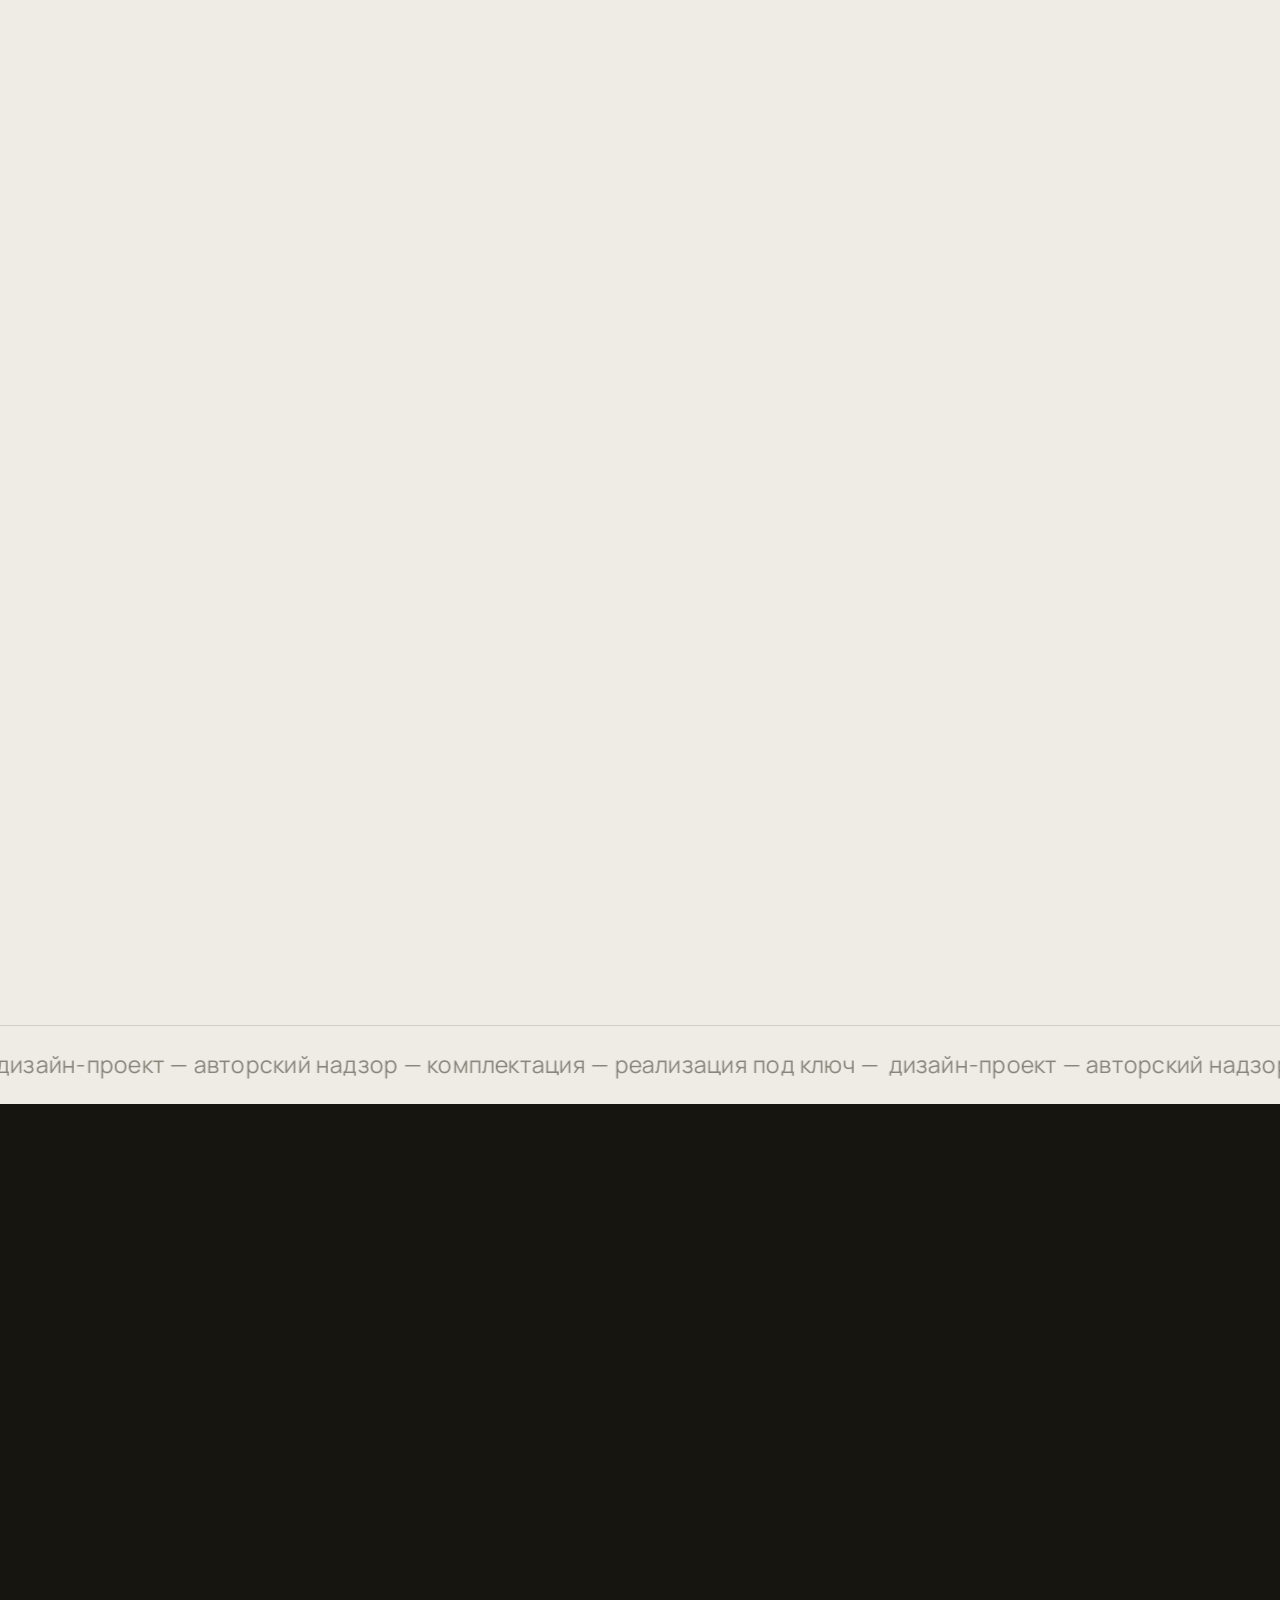
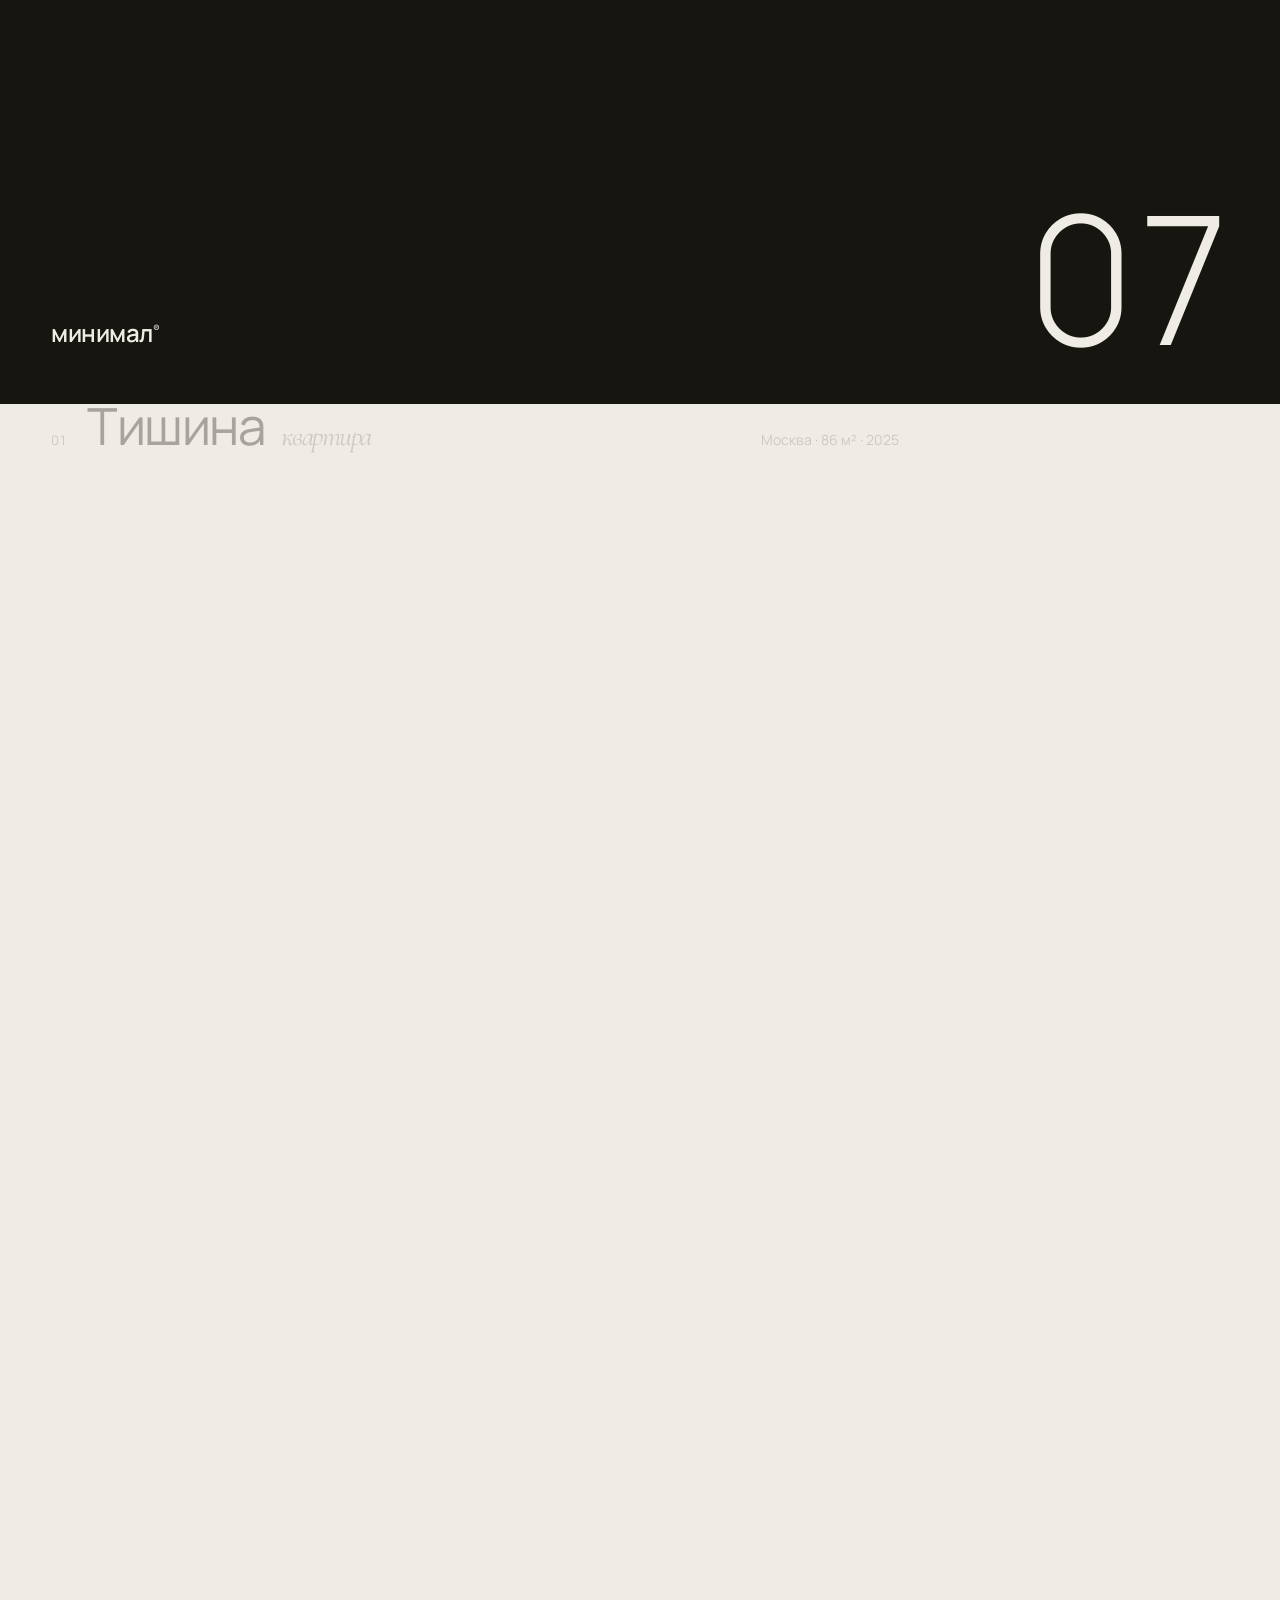
==== project.html @ 81bf8c4b "Сайт студии дизайна интерьера «минимал» Лендинг (hero, проекты, студия, стоимость, контакты) + отдел" ====
<!DOCTYPE html>
<html lang="ru">
<head>
  <meta charset="UTF-8">
  <meta name="viewport" content="width=device-width, initial-scale=1.0, viewport-fit=cover">
  <title>проект — минимал</title>
  <meta name="description" content="Проект студии дизайна интерьера минимал.">
  <link rel="icon" href="data:image/svg+xml,<svg xmlns='http://www.w3.org/2000/svg' viewBox='0 0 32 32'><rect width='32' height='32' fill='%2317150F'/><rect x='8' y='14' width='16' height='4' fill='%23EFECE6'/></svg>">
  <link rel="stylesheet" href="assets/fonts/fonts.css">
  <link rel="stylesheet" href="assets/css/style.css">
</head>
<body data-page="project">

  <div class="cursor" aria-hidden="true"><span class="cursor__label"></span></div>

  <header class="header">
    <a class="header__logo" href="index.html" aria-label="минимал — на главную">минимал<sup>®</sup></a>
    <nav class="header__nav" aria-label="Основная навигация">
      <a href="index.html#projects">← все проекты</a>
      <a href="index.html#contacts">контакты</a>
    </nav>
    <button class="header__burger" aria-label="Открыть меню" aria-expanded="false">
      <span></span><span></span>
    </button>
  </header>

  <div class="menu" aria-hidden="true">
    <nav class="menu__nav" aria-label="Мобильная навигация">
      <a href="index.html#projects"><em>01</em>все проекты</a>
      <a href="index.html#studio"><em>02</em>студия</a>
      <a href="index.html#pricing"><em>03</em>стоимость</a>
      <a href="index.html#contacts"><em>04</em>контакты</a>
    </nav>
    <div class="menu__footer">
      <a href="mailto:hello@minimal.studio">hello@minimal.studio</a>
      <a href="tel:+74951234567">+7 495 123-45-67</a>
    </div>
  </div>

  <main id="main" class="project" data-project-root>
    <!-- наполняется из data/projects.json (см. assets/js/project.js) -->
    <p class="project__loading">загружаем проект…</p>
  </main>

  <footer class="footer">
    <span>© 2016–2026 минимал<sup>®</sup></span>
    <a href="index.html">на главную</a>
    <span>сделано тихо</span>
  </footer>

  <script src="assets/vendor/gsap.min.js"></script>
  <script src="assets/vendor/ScrollTrigger.min.js"></script>
  <script src="assets/vendor/ScrollToPlugin.min.js"></script>
  <script src="assets/vendor/lenis.min.js"></script>
  <script src="assets/js/common.js"></script>
  <script src="assets/js/project.js"></script>
</body>
</html>
---- assets/fonts/fonts.css ----
/* cyrillic-ext */
@font-face {
  font-family: 'Cormorant Garamond';
  font-style: italic;
  font-weight: 400;
  font-display: swap;
  src: url(CormorantGaramond-400i-cyrillic-ext.woff2) format('woff2');
  unicode-range: U+0460-052F, U+1C80-1C8A, U+20B4, U+2DE0-2DFF, U+A640-A69F, U+FE2E-FE2F;
}
/* cyrillic */
@font-face {
  font-family: 'Cormorant Garamond';
  font-style: italic;
  font-weight: 400;
  font-display: swap;
  src: url(CormorantGaramond-400i-cyrillic.woff2) format('woff2');
  unicode-range: U+0301, U+0400-045F, U+0490-0491, U+04B0-04B1, U+2116;
}
/* latin */
@font-face {
  font-family: 'Cormorant Garamond';
  font-style: italic;
  font-weight: 400;
  font-display: swap;
  src: url(CormorantGaramond-400i-latin.woff2) format('woff2');
  unicode-range: U+0000-00FF, U+0131, U+0152-0153, U+02BB-02BC, U+02C6, U+02DA, U+02DC, U+0304, U+0308, U+0329, U+2000-206F, U+20AC, U+2122, U+2191, U+2193, U+2212, U+2215, U+FEFF, U+FFFD;
}
/* cyrillic-ext */
@font-face {
  font-family: 'Cormorant Garamond';
  font-style: italic;
  font-weight: 500;
  font-display: swap;
  src: url(CormorantGaramond-500i-cyrillic-ext.woff2) format('woff2');
  unicode-range: U+0460-052F, U+1C80-1C8A, U+20B4, U+2DE0-2DFF, U+A640-A69F, U+FE2E-FE2F;
}
/* cyrillic */
@font-face {
  font-family: 'Cormorant Garamond';
  font-style: italic;
  font-weight: 500;
  font-display: swap;
  src: url(CormorantGaramond-500i-cyrillic.woff2) format('woff2');
  unicode-range: U+0301, U+0400-045F, U+0490-0491, U+04B0-04B1, U+2116;
}
/* latin */
@font-face {
  font-family: 'Cormorant Garamond';
  font-style: italic;
  font-weight: 500;
  font-display: swap;
  src: url(CormorantGaramond-500i-latin.woff2) format('woff2');
  unicode-range: U+0000-00FF, U+0131, U+0152-0153, U+02BB-02BC, U+02C6, U+02DA, U+02DC, U+0304, U+0308, U+0329, U+2000-206F, U+20AC, U+2122, U+2191, U+2193, U+2212, U+2215, U+FEFF, U+FFFD;
}
/* cyrillic-ext */
@font-face {
  font-family: 'Cormorant Garamond';
  font-style: normal;
  font-weight: 400;
  font-display: swap;
  src: url(CormorantGaramond-400-cyrillic-ext.woff2) format('woff2');
  unicode-range: U+0460-052F, U+1C80-1C8A, U+20B4, U+2DE0-2DFF, U+A640-A69F, U+FE2E-FE2F;
}
/* cyrillic */
@font-face {
  font-family: 'Cormorant Garamond';
  font-style: normal;
  font-weight: 400;
  font-display: swap;
  src: url(CormorantGaramond-400-cyrillic.woff2) format('woff2');
  unicode-range: U+0301, U+0400-045F, U+0490-0491, U+04B0-04B1, U+2116;
}
/* latin */
@font-face {
  font-family: 'Cormorant Garamond';
  font-style: normal;
  font-weight: 400;
  font-display: swap;
  src: url(CormorantGaramond-400-latin.woff2) format('woff2');
  unicode-range: U+0000-00FF, U+0131, U+0152-0153, U+02BB-02BC, U+02C6, U+02DA, U+02DC, U+0304, U+0308, U+0329, U+2000-206F, U+20AC, U+2122, U+2191, U+2193, U+2212, U+2215, U+FEFF, U+FFFD;
}
/* cyrillic-ext */
@font-face {
  font-family: 'Cormorant Garamond';
  font-style: normal;
  font-weight: 500;
  font-display: swap;
  src: url(CormorantGaramond-500-cyrillic-ext.woff2) format('woff2');
  unicode-range: U+0460-052F, U+1C80-1C8A, U+20B4, U+2DE0-2DFF, U+A640-A69F, U+FE2E-FE2F;
}
/* cyrillic */
@font-face {
  font-family: 'Cormorant Garamond';
  font-style: normal;
  font-weight: 500;
  font-display: swap;
  src: url(CormorantGaramond-500-cyrillic.woff2) format('woff2');
  unicode-range: U+0301, U+0400-045F, U+0490-0491, U+04B0-04B1, U+2116;
}
/* latin */
@font-face {
  font-family: 'Cormorant Garamond';
  font-style: normal;
  font-weight: 500;
  font-display: swap;
  src: url(CormorantGaramond-500-latin.woff2) format('woff2');
  unicode-range: U+0000-00FF, U+0131, U+0152-0153, U+02BB-02BC, U+02C6, U+02DA, U+02DC, U+0304, U+0308, U+0329, U+2000-206F, U+20AC, U+2122, U+2191, U+2193, U+2212, U+2215, U+FEFF, U+FFFD;
}
/* cyrillic-ext */
@font-face {
  font-family: 'Manrope';
  font-style: normal;
  font-weight: 300;
  font-display: swap;
  src: url(Manrope-300-cyrillic-ext.woff2) format('woff2');
  unicode-range: U+0460-052F, U+1C80-1C8A, U+20B4, U+2DE0-2DFF, U+A640-A69F, U+FE2E-FE2F;
}
/* cyrillic */
@font-face {
  font-family: 'Manrope';
  font-style: normal;
  font-weight: 300;
  font-display: swap;
  src: url(Manrope-300-cyrillic.woff2) format('woff2');
  unicode-range: U+0301, U+0400-045F, U+0490-0491, U+04B0-04B1, U+2116;
}
/* latin */
@font-face {
  font-family: 'Manrope';
  font-style: normal;
  font-weight: 300;
  font-display: swap;
  src: url(Manrope-300-latin.woff2) format('woff2');
  unicode-range: U+0000-00FF, U+0131, U+0152-0153, U+02BB-02BC, U+02C6, U+02DA, U+02DC, U+0304, U+0308, U+0329, U+2000-206F, U+20AC, U+2122, U+2191, U+2193, U+2212, U+2215, U+FEFF, U+FFFD;
}
/* cyrillic-ext */
@font-face {
  font-family: 'Manrope';
  font-style: normal;
  font-weight: 400;
  font-display: swap;
  src: url(Manrope-400-cyrillic-ext.woff2) format('woff2');
  unicode-range: U+0460-052F, U+1C80-1C8A, U+20B4, U+2DE0-2DFF, U+A640-A69F, U+FE2E-FE2F;
}
/* cyrillic */
@font-face {
  font-family: 'Manrope';
  font-style: normal;
  font-weight: 400;
  font-display: swap;
  src: url(Manrope-400-cyrillic.woff2) format('woff2');
  unicode-range: U+0301, U+0400-045F, U+0490-0491, U+04B0-04B1, U+2116;
}
/* latin */
@font-face {
  font-family: 'Manrope';
  font-style: normal;
  font-weight: 400;
  font-display: swap;
  src: url(Manrope-400-latin.woff2) format('woff2');
  unicode-range: U+0000-00FF, U+0131, U+0152-0153, U+02BB-02BC, U+02C6, U+02DA, U+02DC, U+0304, U+0308, U+0329, U+2000-206F, U+20AC, U+2122, U+2191, U+2193, U+2212, U+2215, U+FEFF, U+FFFD;
}
/* cyrillic-ext */
@font-face {
  font-family: 'Manrope';
  font-style: normal;
  font-weight: 500;
  font-display: swap;
  src: url(Manrope-500-cyrillic-ext.woff2) format('woff2');
  unicode-range: U+0460-052F, U+1C80-1C8A, U+20B4, U+2DE0-2DFF, U+A640-A69F, U+FE2E-FE2F;
}
/* cyrillic */
@font-face {
  font-family: 'Manrope';
  font-style: normal;
  font-weight: 500;
  font-display: swap;
  src: url(Manrope-500-cyrillic.woff2) format('woff2');
  unicode-range: U+0301, U+0400-045F, U+0490-0491, U+04B0-04B1, U+2116;
}
/* latin */
@font-face {
  font-family: 'Manrope';
  font-style: normal;
  font-weight: 500;
  font-display: swap;
  src: url(Manrope-500-latin.woff2) format('woff2');
  unicode-range: U+0000-00FF, U+0131, U+0152-0153, U+02BB-02BC, U+02C6, U+02DA, U+02DC, U+0304, U+0308, U+0329, U+2000-206F, U+20AC, U+2122, U+2191, U+2193, U+2212, U+2215, U+FEFF, U+FFFD;
}
/* cyrillic-ext */
@font-face {
  font-family: 'Manrope';
  font-style: normal;
  font-weight: 600;
  font-display: swap;
  src: url(Manrope-600-cyrillic-ext.woff2) format('woff2');
  unicode-range: U+0460-052F, U+1C80-1C8A, U+20B4, U+2DE0-2DFF, U+A640-A69F, U+FE2E-FE2F;
}
/* cyrillic */
@font-face {
  font-family: 'Manrope';
  font-style: normal;
  font-weight: 600;
  font-display: swap;
  src: url(Manrope-600-cyrillic.woff2) format('woff2');
  unicode-range: U+0301, U+0400-045F, U+0490-0491, U+04B0-04B1, U+2116;
}
/* latin */
@font-face {
  font-family: 'Manrope';
  font-style: normal;
  font-weight: 600;
  font-display: swap;
  src: url(Manrope-600-latin.woff2) format('woff2');
  unicode-range: U+0000-00FF, U+0131, U+0152-0153, U+02BB-02BC, U+02C6, U+02DA, U+02DC, U+0304, U+0308, U+0329, U+2000-206F, U+20AC, U+2122, U+2191, U+2193, U+2212, U+2215, U+FEFF, U+FFFD;
}
/* cyrillic-ext */
@font-face {
  font-family: 'Manrope';
  font-style: normal;
  font-weight: 700;
  font-display: swap;
  src: url(Manrope-700-cyrillic-ext.woff2) format('woff2');
  unicode-range: U+0460-052F, U+1C80-1C8A, U+20B4, U+2DE0-2DFF, U+A640-A69F, U+FE2E-FE2F;
}
/* cyrillic */
@font-face {
  font-family: 'Manrope';
  font-style: normal;
  font-weight: 700;
  font-display: swap;
  src: url(Manrope-700-cyrillic.woff2) format('woff2');
  unicode-range: U+0301, U+0400-045F, U+0490-0491, U+04B0-04B1, U+2116;
}
/* latin */
@font-face {
  font-family: 'Manrope';
  font-style: normal;
  font-weight: 700;
  font-display: swap;
  src: url(Manrope-700-latin.woff2) format('woff2');
  unicode-range: U+0000-00FF, U+0131, U+0152-0153, U+02BB-02BC, U+02C6, U+02DA, U+02DC, U+0304, U+0308, U+0329, U+2000-206F, U+20AC, U+2122, U+2191, U+2193, U+2212, U+2215, U+FEFF, U+FFFD;
}
---- assets/css/style.css ----
/* ============================================================
   минимал® — студия дизайна интерьера
   ============================================================ */

:root {
  --bg: #efece6;
  --ink: #17150f;
  --muted: #8a857b;
  --line: rgba(23, 21, 15, 0.14);
  --clay: #a8927b;
  --dark-bg: #141310;
  --dark-ink: #efece6;
  --dark-muted: #79746a;
  --dark-line: rgba(239, 236, 230, 0.14);
  --pad: clamp(20px, 4vw, 64px);
  --font-sans: "Manrope", system-ui, -apple-system, sans-serif;
  --font-serif: "Cormorant Garamond", Georgia, serif;
  --ease: cubic-bezier(0.65, 0.05, 0, 1);
}

* { margin: 0; padding: 0; box-sizing: border-box; }

html { scroll-behavior: smooth; }
html.lenis { height: auto; scroll-behavior: auto; }
.lenis.lenis-smooth { scroll-behavior: auto !important; }

body {
  background: var(--bg);
  color: var(--ink);
  font-family: var(--font-sans);
  font-weight: 400;
  font-size: clamp(15px, 1.1vw, 17px);
  line-height: 1.6;
  -webkit-font-smoothing: antialiased;
  overflow-x: clip;
}

img { display: block; width: 100%; height: 100%; object-fit: cover; }
a { color: inherit; text-decoration: none; }
ul, ol { list-style: none; }
button { font: inherit; color: inherit; background: none; border: 0; cursor: pointer; }
sup { font-size: 0.45em; font-weight: 500; }
i, em { font-style: normal; }

h1 i, h2 i, p i, .section__title i, a i {
  font-family: var(--font-serif);
  font-style: italic;
  font-weight: 400;
}

::selection { background: var(--ink); color: var(--bg); }

/* ============ ПРЕЛОАДЕР ============ */
.preloader {
  position: fixed; inset: 0; z-index: 100;
  background: var(--ink); color: var(--bg);
  display: flex; align-items: flex-end;
}
.preloader__inner {
  width: 100%;
  display: flex; justify-content: space-between; align-items: flex-end;
  padding: var(--pad);
}
.preloader__logo { font-weight: 600; font-size: clamp(18px, 2vw, 24px); letter-spacing: -0.02em; }
.preloader__count {
  font-size: clamp(64px, 14vw, 180px);
  font-weight: 300; line-height: 0.85; letter-spacing: -0.05em;
  font-variant-numeric: tabular-nums;
}

/* ============ КУРСОР ============ */
.cursor {
  position: fixed; left: 0; top: 0; z-index: 99;
  width: 12px; height: 12px; border-radius: 50%;
  background: var(--ink);
  pointer-events: none;
  transform: translate(-50%, -50%);
  transition: width 0.35s var(--ease), height 0.35s var(--ease), background-color 0.35s;
  display: none;
  align-items: center; justify-content: center;
}
.cursor.is-hover { width: 88px; height: 88px; background: var(--ink); mix-blend-mode: normal; }
.cursor__label {
  color: var(--bg); font-size: 12px; font-weight: 500; letter-spacing: 0.04em;
  opacity: 0; transition: opacity 0.25s;
  white-space: nowrap;
}
.cursor.is-hover .cursor__label { opacity: 1; }
@media (hover: hover) and (pointer: fine) {
  .cursor { display: flex; }
}

/* ============ ШАПКА ============ */
.header {
  position: fixed; top: 0; left: 0; right: 0; z-index: 50;
  display: flex; justify-content: space-between; align-items: center;
  padding: clamp(16px, 2vw, 28px) var(--pad);
  mix-blend-mode: difference;
  color: #efece6;
}
.header__logo { font-weight: 600; font-size: clamp(17px, 1.6vw, 21px); letter-spacing: -0.02em; }
.header__nav { display: flex; gap: clamp(20px, 3vw, 48px); font-size: 14px; font-weight: 500; }
.header__nav a { position: relative; padding: 4px 0; }
.header__nav a::after {
  content: ""; position: absolute; left: 0; bottom: 0;
  width: 100%; height: 1px; background: currentColor;
  transform: scaleX(0); transform-origin: right;
  transition: transform 0.4s var(--ease);
}
.header__nav a:hover::after { transform: scaleX(1); transform-origin: left; }
.header__burger {
  display: none; flex-direction: column; gap: 7px;
  padding: 10px 2px; width: 40px;
}
.header__burger span {
  display: block; height: 1.5px; width: 100%;
  background: currentColor;
  transition: transform 0.4s var(--ease), opacity 0.3s;
}
body.menu-open .header__burger span:first-child { transform: translateY(4.25px) rotate(45deg); }
body.menu-open .header__burger span:last-child { transform: translateY(-4.25px) rotate(-45deg); }

/* ============ МОБИЛЬНОЕ МЕНЮ ============ */
.menu {
  position: fixed; inset: 0; z-index: 40;
  background: var(--ink); color: var(--bg);
  display: flex; flex-direction: column; justify-content: flex-end;
  padding: var(--pad);
  clip-path: inset(0 0 100% 0);
  transition: clip-path 0.7s var(--ease);
  visibility: hidden;
}
body.menu-open .menu { clip-path: inset(0 0 0 0); visibility: visible; }
body.menu-open { overflow: hidden; }
.menu__nav { display: flex; flex-direction: column; gap: 4px; margin-bottom: 48px; }
.menu__nav a {
  font-size: clamp(36px, 10vw, 56px); font-weight: 300; letter-spacing: -0.03em;
  line-height: 1.15;
  display: flex; align-items: baseline; gap: 16px;
  opacity: 0; transform: translateY(24px);
  transition: opacity 0.5s 0s, transform 0.5s var(--ease) 0s;
}
body.menu-open .menu__nav a { opacity: 1; transform: none; }
body.menu-open .menu__nav a:nth-child(1) { transition-delay: 0.25s; }
body.menu-open .menu__nav a:nth-child(2) { transition-delay: 0.32s; }
body.menu-open .menu__nav a:nth-child(3) { transition-delay: 0.39s; }
body.menu-open .menu__nav a:nth-child(4) { transition-delay: 0.46s; }
.menu__nav em { font-size: 13px; color: var(--dark-muted); font-variant-numeric: tabular-nums; }
.menu__footer { display: flex; flex-direction: column; gap: 8px; font-size: 15px; color: var(--dark-muted); }

/* ============ СЕКЦИИ ============ */
.section { padding: clamp(96px, 14vh, 180px) var(--pad); }
.section--dark { background: var(--dark-bg); color: var(--dark-ink); }
.section--dark ::selection { background: var(--dark-ink); color: var(--dark-bg); }

.section__head {
  display: flex; justify-content: space-between; align-items: flex-end;
  border-bottom: 1px solid var(--line);
  padding-bottom: clamp(16px, 2vw, 28px);
  margin-bottom: clamp(40px, 6vw, 88px);
}
.section--dark .section__head { border-color: var(--dark-line); }
.section__title {
  font-size: clamp(40px, 7vw, 104px);
  font-weight: 300; letter-spacing: -0.04em; line-height: 0.95;
}
.section__count { font-size: 14px; color: var(--muted); font-variant-numeric: tabular-nums; white-space: nowrap; padding-left: 16px; }
.section--dark .section__count { color: var(--dark-muted); }

/* ============ HERO ============ */
.hero {
  min-height: 100svh;
  display: flex; flex-direction: column; justify-content: flex-end;
  padding: calc(var(--pad) + 60px) var(--pad) clamp(24px, 4vh, 48px);
  position: relative;
}
.hero__eyebrow {
  display: flex; justify-content: space-between;
  font-size: 13px; font-weight: 500; letter-spacing: 0.06em; text-transform: uppercase;
  color: var(--muted);
  margin-bottom: auto;
  padding-top: 9svh;
}
.hero__title {
  font-size: clamp(88px, 21vw, 340px);
  font-weight: 300; line-height: 0.82; letter-spacing: -0.05em;
  text-transform: lowercase;
  margin: 0.35em 0 0.18em;
}
.hero__line { display: block; overflow: hidden; }
.hero__line > span { display: inline-block; will-change: transform; }
.hero__line--shift { padding-left: clamp(48px, 14vw, 280px); }
.hero__reg { font-size: 0.22em; vertical-align: 2.1em; font-weight: 500; letter-spacing: 0; }
.hero__sub {
  font-size: clamp(18px, 2.4vw, 32px);
  line-height: 1.35; font-weight: 400; letter-spacing: -0.01em;
  max-width: 22em;
  margin-bottom: clamp(40px, 7vh, 96px);
}
.hero__sub i { font-size: 1.12em; }
.hero__meta {
  display: flex; justify-content: space-between; align-items: center;
  border-top: 1px solid var(--line);
  padding-top: 20px;
  font-size: 13px; font-weight: 500; letter-spacing: 0.04em; color: var(--muted);
}
.hero__scroll { color: var(--ink); display: inline-flex; gap: 8px; align-items: center; }
.hero__scroll i { display: inline-block; animation: bob 1.8s ease-in-out infinite; }
@keyframes bob { 50% { transform: translateY(4px); } }

/* ============ MARQUEE ============ */
.marquee {
  border-top: 1px solid var(--line); border-bottom: 1px solid var(--line);
  overflow: hidden; white-space: nowrap;
  padding: clamp(14px, 1.6vw, 22px) 0;
}
.marquee__track { display: inline-flex; will-change: transform; }
.marquee__track span {
  font-size: clamp(16px, 1.8vw, 24px); font-weight: 400; letter-spacing: 0.01em;
  color: var(--muted);
  padding-right: 0.4em;
}

/* ============ СПИСОК ПРОЕКТОВ ============ */
.projects__list { display: flex; flex-direction: column; gap: clamp(64px, 10vw, 160px); }

.pcard { display: block; width: 100%; }
.pcard__media {
  overflow: hidden; border-radius: 2px;
  aspect-ratio: 16 / 10;
  background: var(--line);
}
.pcard__media img {
  transform: scale(1.08);
  transition: transform 1.1s var(--ease);
  will-change: transform;
}
.pcard:hover .pcard__media img { transform: scale(1.02); }
.pcard__info {
  display: grid; grid-template-columns: auto 1fr auto; gap: 20px; align-items: baseline;
  padding-top: 18px;
}
.pcard__index { font-size: 13px; color: var(--muted); font-variant-numeric: tabular-nums; }
.pcard__name {
  font-size: clamp(28px, 4vw, 56px); font-weight: 400; letter-spacing: -0.03em; line-height: 1;
}
.pcard__name i { font-size: 0.55em; color: var(--muted); margin-left: 0.6em; }
.pcard__meta { font-size: 14px; color: var(--muted); text-align: right; }

/* асимметричная раскладка на широких экранах */
@media (min-width: 901px) {
  .pcard:nth-child(odd) { width: 72%; }
  .pcard:nth-child(even) { width: 58%; margin-left: auto; }
  .pcard:nth-child(even) .pcard__media { aspect-ratio: 4 / 5; }
  .pcard:nth-child(3n) { width: 64%; margin-left: 18%; }
}

/* ============ СТУДИЯ ============ */
.studio__manifesto {
  font-size: clamp(26px, 4vw, 56px);
  line-height: 1.25; font-weight: 300; letter-spacing: -0.02em;
  max-width: 26em;
}
.studio__manifesto .w { display: inline-block; }
.studio__stats {
  display: grid; grid-template-columns: repeat(4, 1fr); gap: 24px;
  margin: clamp(56px, 8vw, 120px) 0;
  border-top: 1px solid var(--line);
  padding-top: clamp(28px, 3vw, 48px);
}
.stat b {
  display: block;
  font-size: clamp(40px, 6vw, 96px); font-weight: 300; letter-spacing: -0.04em; line-height: 1;
  font-variant-numeric: tabular-nums;
}
.stat span { font-size: 14px; color: var(--muted); display: block; margin-top: 10px; }
.studio__principles {
  display: grid; grid-template-columns: repeat(2, 1fr);
  gap: 1px; background: var(--line);
  border: 1px solid var(--line);
}
.studio__principles li { background: var(--bg); padding: clamp(24px, 3vw, 48px); }
.studio__principles em { font-size: 13px; color: var(--muted); font-variant-numeric: tabular-nums; }
.studio__principles h3 {
  font-size: clamp(22px, 2.4vw, 34px); font-weight: 400; letter-spacing: -0.02em;
  margin: 14px 0 10px;
}
.studio__principles p { color: var(--muted); font-size: 15px; max-width: 30em; }

/* ============ СТОИМОСТЬ ============ */
.pricing__grid {
  display: grid; grid-template-columns: repeat(3, 1fr);
  gap: 1px; background: var(--dark-line);
  border: 1px solid var(--dark-line);
}
.price-card {
  background: var(--dark-bg);
  padding: clamp(28px, 3vw, 48px);
  display: flex; flex-direction: column;
}
.price-card--featured { background: #1d1b16; }
.price-card header { display: flex; justify-content: space-between; align-items: baseline; gap: 12px; }
.price-card em { font-size: 13px; color: var(--dark-muted); font-variant-numeric: tabular-nums; order: 2; }
.price-card h3 { font-size: clamp(20px, 1.8vw, 26px); font-weight: 500; letter-spacing: -0.01em; }
.price-card__price {
  font-size: clamp(30px, 3vw, 44px); font-weight: 300; letter-spacing: -0.03em;
  margin: clamp(20px, 2.5vw, 40px) 0;
  font-variant-numeric: tabular-nums;
}
.price-card ul { flex: 1; display: flex; flex-direction: column; gap: 10px; }
.price-card ul li {
  font-size: 15px; color: var(--dark-muted);
  padding-left: 18px; position: relative;
}
.price-card ul li::before { content: "—"; position: absolute; left: 0; }
.price-card__term {
  margin-top: clamp(24px, 3vw, 44px);
  padding-top: 18px; border-top: 1px solid var(--dark-line);
  font-size: 13px; letter-spacing: 0.04em; color: var(--dark-muted);
}

.pricing__steps { margin-top: clamp(64px, 8vw, 120px); }
.pricing__steps-title {
  font-size: 14px; font-weight: 500; letter-spacing: 0.08em; text-transform: uppercase;
  color: var(--dark-muted); margin-bottom: 28px;
}
.pricing__steps ol { display: flex; flex-direction: column; }
.pricing__steps ol li {
  display: flex; gap: clamp(20px, 4vw, 64px); align-items: baseline;
  padding: clamp(16px, 2vw, 26px) 0;
  border-top: 1px solid var(--dark-line);
  font-size: clamp(20px, 2.6vw, 38px); font-weight: 300; letter-spacing: -0.02em;
}
.pricing__steps ol li:last-child { border-bottom: 1px solid var(--dark-line); }
.pricing__steps em { font-size: 13px; color: var(--dark-muted); font-variant-numeric: tabular-nums; }
.pricing__note {
  margin-top: 32px; max-width: 36em;
  color: var(--dark-muted); font-size: 15px;
}

/* ============ КОНТАКТЫ ============ */
.contacts { padding-top: clamp(96px, 16vh, 200px); }
.contacts__intro {
  font-family: var(--font-serif); font-style: italic;
  font-size: clamp(20px, 2.4vw, 32px); color: var(--dark-muted);
  margin-bottom: 16px;
}
.contacts__cta {
  display: block;
  font-size: clamp(52px, 11vw, 176px);
  font-weight: 300; letter-spacing: -0.045em; line-height: 0.95;
  margin-bottom: clamp(64px, 10vw, 140px);
}
.contacts__cta-line { display: block; overflow: hidden; }
.contacts__cta-line > span { display: inline-block; transition: transform 0.6s var(--ease); }
.contacts__cta:hover .contacts__cta-line > span { transform: translateX(0.15em); }
.contacts__cta-line:nth-child(2) { padding-left: clamp(32px, 8vw, 160px); }
.contacts__grid {
  display: grid; grid-template-columns: repeat(4, 1fr); gap: 32px;
  border-top: 1px solid var(--dark-line);
  padding-top: clamp(28px, 4vw, 56px);
}
.contacts__grid h4 {
  font-size: 12px; font-weight: 500; letter-spacing: 0.08em; text-transform: uppercase;
  color: var(--dark-muted); margin-bottom: 14px;
}
.contacts__grid a, .contacts__grid p { display: block; font-size: 15px; line-height: 1.7; }
.contacts__grid a:hover { color: var(--clay); }

/* ============ ПОДВАЛ ============ */
.footer {
  display: flex; justify-content: space-between; align-items: center;
  padding: 24px var(--pad);
  background: var(--dark-bg); color: var(--dark-muted);
  font-size: 13px;
  border-top: 1px solid var(--dark-line);
}
body[data-page="project"] .footer { background: var(--bg); color: var(--muted); border-color: var(--line); }
.footer a:hover { color: inherit; opacity: 0.7; }

/* ============ СТРАНИЦА ПРОЕКТА ============ */
.project__loading {
  min-height: 70svh; display: grid; place-items: center;
  color: var(--muted);
  font-family: var(--font-serif); font-style: italic; font-size: 22px;
}
.phero {
  padding: calc(80px + 6svh) var(--pad) clamp(40px, 6vw, 80px);
}
.phero__kicker {
  font-size: 13px; font-weight: 500; letter-spacing: 0.08em; text-transform: uppercase;
  color: var(--muted); margin-bottom: clamp(20px, 3vw, 40px);
}
.phero__title {
  font-size: clamp(64px, 14vw, 220px);
  font-weight: 300; letter-spacing: -0.05em; line-height: 0.9;
  margin-bottom: clamp(24px, 3vw, 48px);
}
.phero__tagline {
  font-size: clamp(19px, 2.2vw, 30px); font-weight: 300; line-height: 1.4;
  max-width: 30em; letter-spacing: -0.01em;
  margin-bottom: clamp(40px, 5vw, 72px);
}
.phero__meta {
  display: grid; grid-template-columns: repeat(5, 1fr); gap: 20px;
  border-top: 1px solid var(--line); padding-top: 24px;
}
.phero__meta li span {
  display: block; font-size: 12px; letter-spacing: 0.08em; text-transform: uppercase;
  color: var(--muted); margin-bottom: 8px;
}
.phero__meta li b { font-weight: 500; font-size: 16px; }

.pcover { padding: 0 var(--pad); }
.pcover .pcover__frame {
  overflow: hidden; border-radius: 2px; aspect-ratio: 16 / 9; background: var(--line);
}
.pcover img { will-change: transform; }

.pbody {
  padding: clamp(72px, 10vw, 140px) var(--pad);
  display: flex; flex-direction: column; gap: clamp(56px, 7vw, 96px);
}
.pblock { display: grid; grid-template-columns: 1fr 2fr; gap: 32px; max-width: 1200px; }
.pblock h2 {
  font-size: 14px; font-weight: 500; letter-spacing: 0.08em; text-transform: uppercase;
  color: var(--muted);
}
.pblock div { display: flex; flex-direction: column; gap: 1.2em; }
.pblock p { font-size: clamp(17px, 1.5vw, 21px); line-height: 1.65; max-width: 34em; }

.pgallery {
  padding: 0 var(--pad);
  display: grid; grid-template-columns: repeat(2, 1fr);
  gap: clamp(16px, 2.5vw, 40px);
}
.pgallery figure { overflow: hidden; border-radius: 2px; background: var(--line); }
.pgallery figure:nth-child(3n + 1) { grid-column: 1 / -1; aspect-ratio: 16 / 9; }
.pgallery figure:not(:nth-child(3n + 1)) { aspect-ratio: 4 / 5; }
.pgallery img { will-change: transform; }

.pfacts {
  margin: clamp(72px, 10vw, 140px) var(--pad);
  display: grid; grid-template-columns: repeat(4, 1fr);
  gap: 1px; background: var(--line); border: 1px solid var(--line);
}
.pfacts div { background: var(--bg); padding: clamp(20px, 2.5vw, 40px); }
.pfacts b {
  display: block; font-size: clamp(24px, 3vw, 44px); font-weight: 300; letter-spacing: -0.02em;
  margin-bottom: 8px;
}
.pfacts span { font-size: 13px; color: var(--muted); }

.pnext {
  display: block;
  background: var(--dark-bg); color: var(--dark-ink);
  padding: clamp(72px, 10vw, 140px) var(--pad);
}
.pnext em {
  display: block; font-size: 13px; letter-spacing: 0.08em; text-transform: uppercase;
  color: var(--dark-muted); margin-bottom: 20px;
}
.pnext b {
  font-size: clamp(48px, 9vw, 140px); font-weight: 300; letter-spacing: -0.04em; line-height: 1;
  display: inline-block;
  transition: transform 0.6s var(--ease);
}
.pnext:hover b { transform: translateX(0.12em); }

/* ============ АНИМАЦИОННЫЕ ЗАГОТОВКИ ============ */
.reveal { opacity: 0; transform: translateY(40px); }
html.no-js .reveal, html.reduced-motion .reveal { opacity: 1; transform: none; }

/* ============ АДАПТИВ ============ */
@media (max-width: 900px) {
  .header__nav { display: none; }
  .header__burger { display: flex; }
  .studio__stats { grid-template-columns: repeat(2, 1fr); row-gap: 40px; }
  .studio__principles { grid-template-columns: 1fr; }
  .pricing__grid { grid-template-columns: 1fr; }
  .contacts__grid { grid-template-columns: repeat(2, 1fr); }
  .phero__meta { grid-template-columns: repeat(2, 1fr); row-gap: 24px; }
  .pblock { grid-template-columns: 1fr; gap: 16px; }
  .pfacts { grid-template-columns: repeat(2, 1fr); }
}

@media (max-width: 600px) {
  .hero__eyebrow { flex-direction: column; gap: 6px; }
  .hero__meta { flex-wrap: wrap; gap: 12px; }
  .hero__line--shift { padding-left: 10vw; }
  .section__head { flex-direction: column; align-items: flex-start; gap: 12px; }
  .section__count { padding-left: 0; }
  .pcard__info { grid-template-columns: auto 1fr; }
  .pcard__meta { grid-column: 1 / -1; text-align: left; }
  .pgallery { grid-template-columns: 1fr; }
  .pgallery figure:not(:nth-child(3n + 1)) { aspect-ratio: 4 / 5; }
  .footer { flex-wrap: wrap; gap: 8px; }
}

/* ============ ДОСТУПНОСТЬ ============ */
@media (prefers-reduced-motion: reduce) {
  *, *::before, *::after {
    animation-duration: 0.01ms !important;
    animation-iteration-count: 1 !important;
    transition-duration: 0.01ms !important;
  }
  html { scroll-behavior: auto; }
}
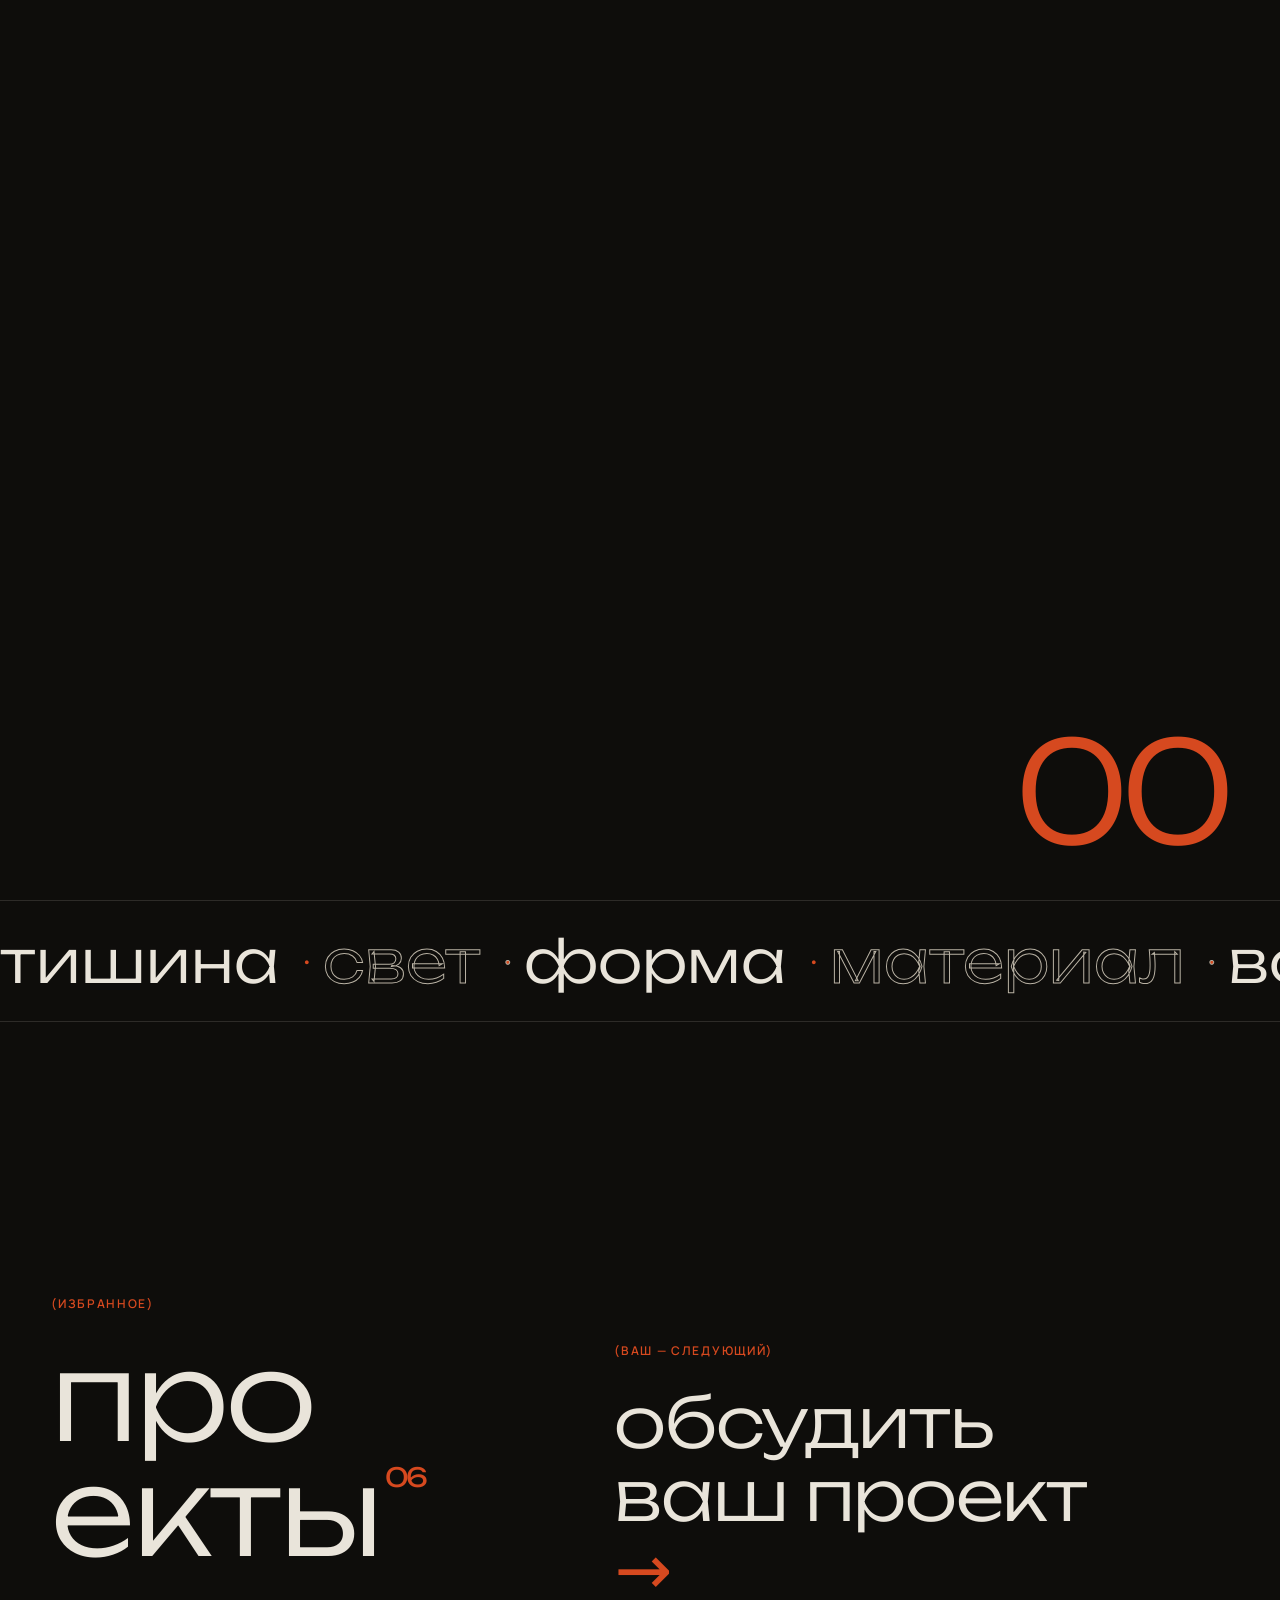
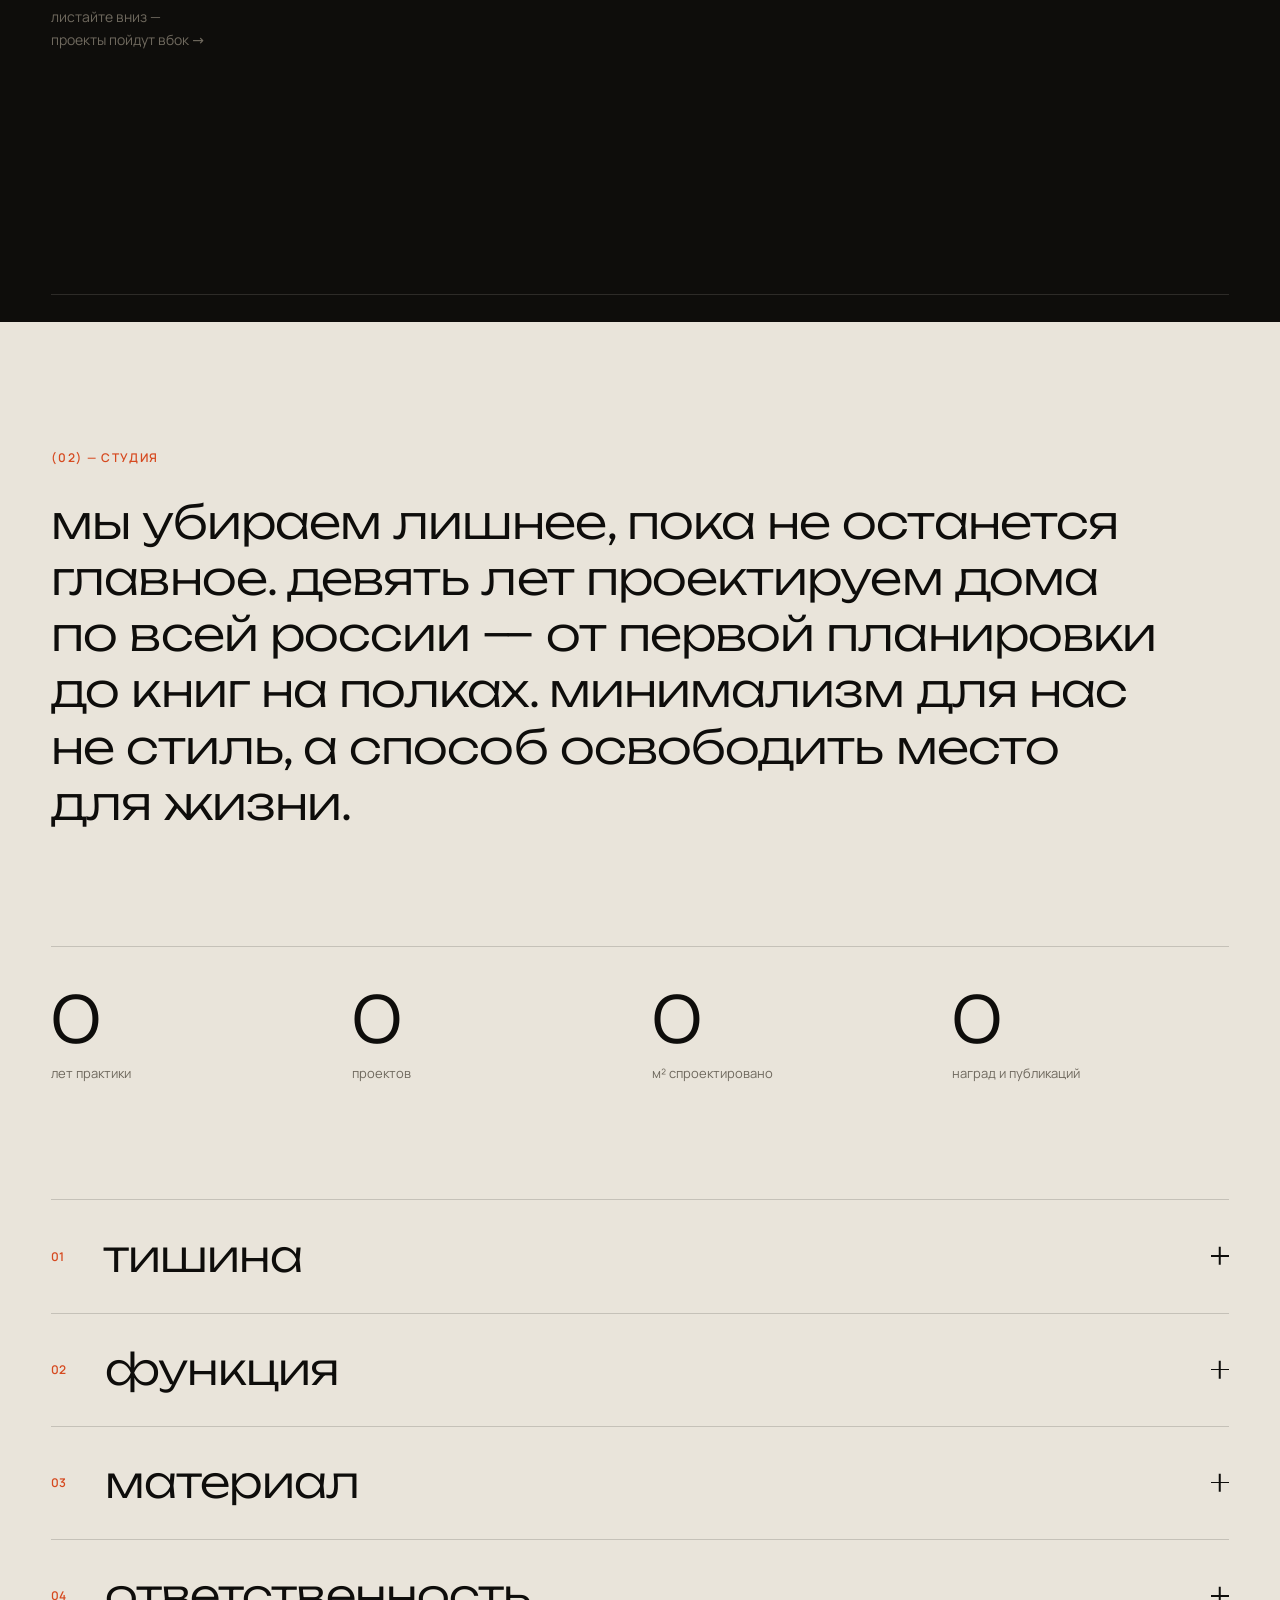
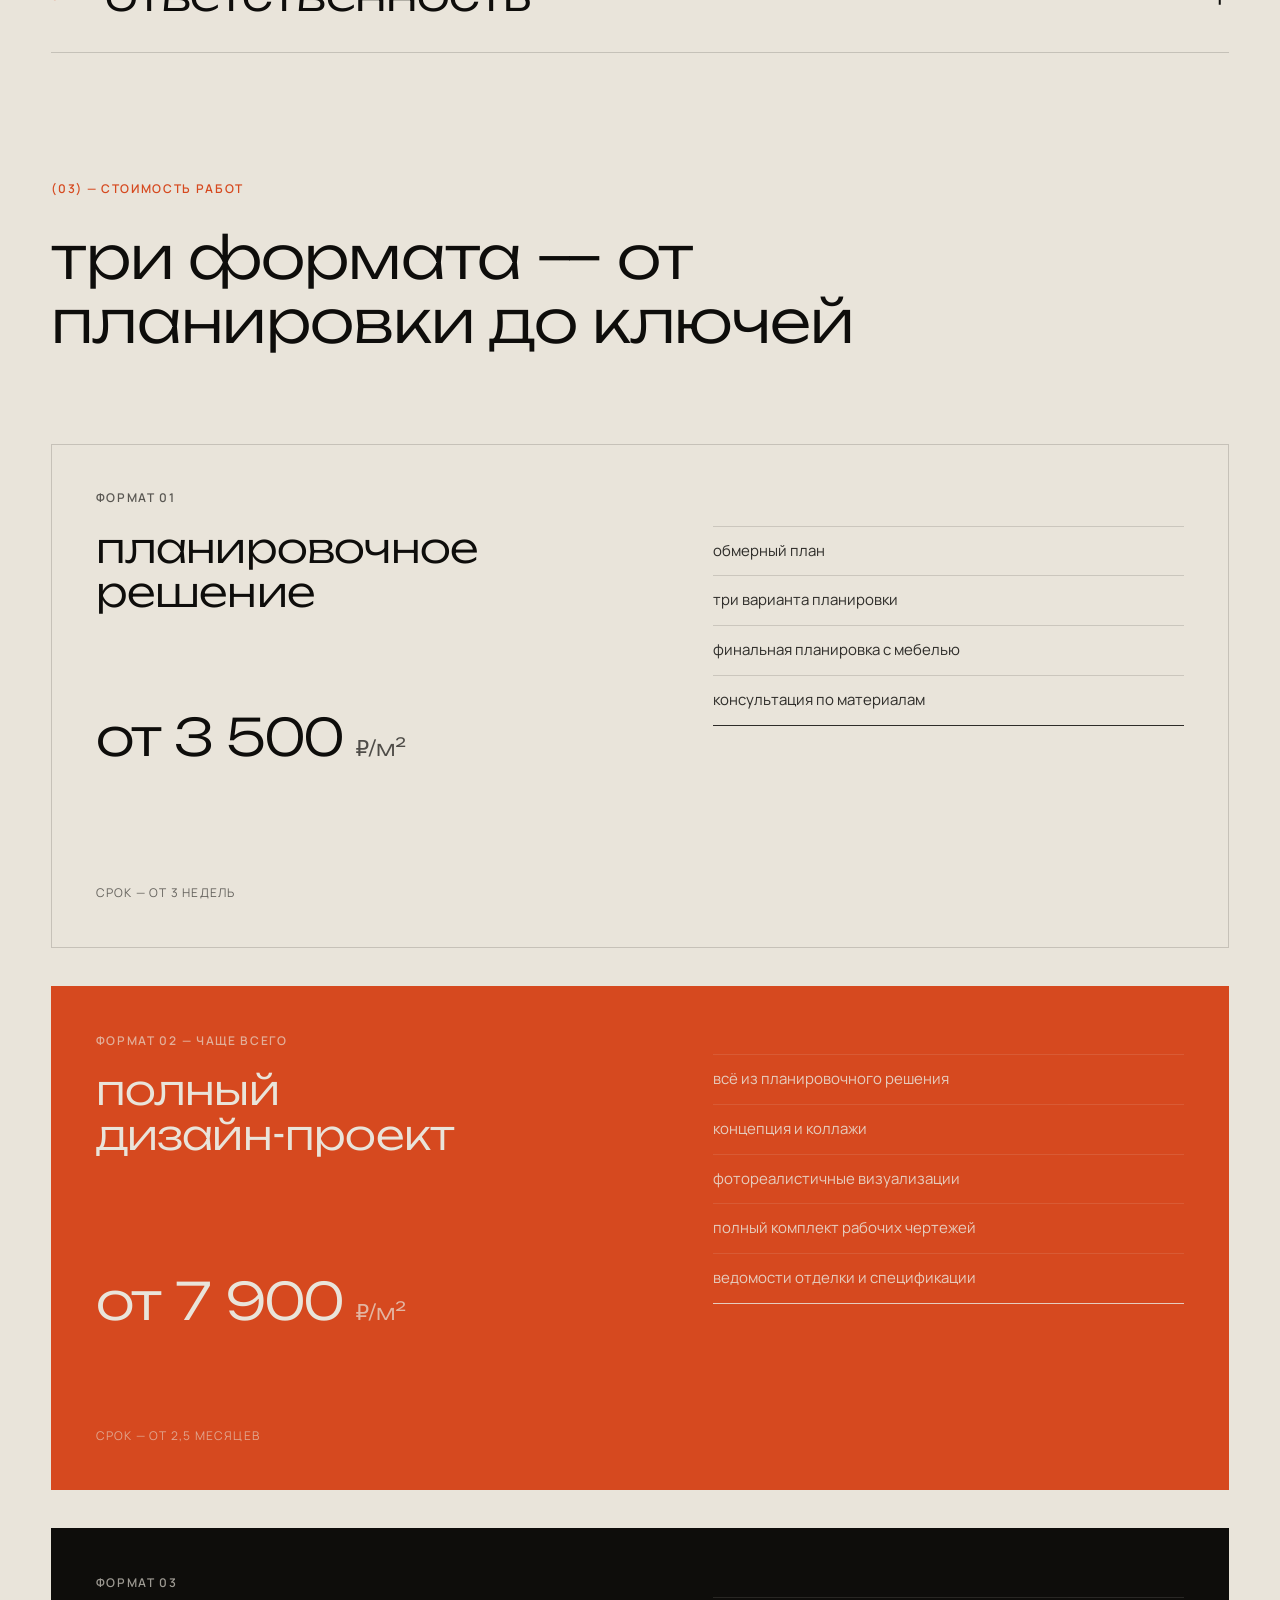
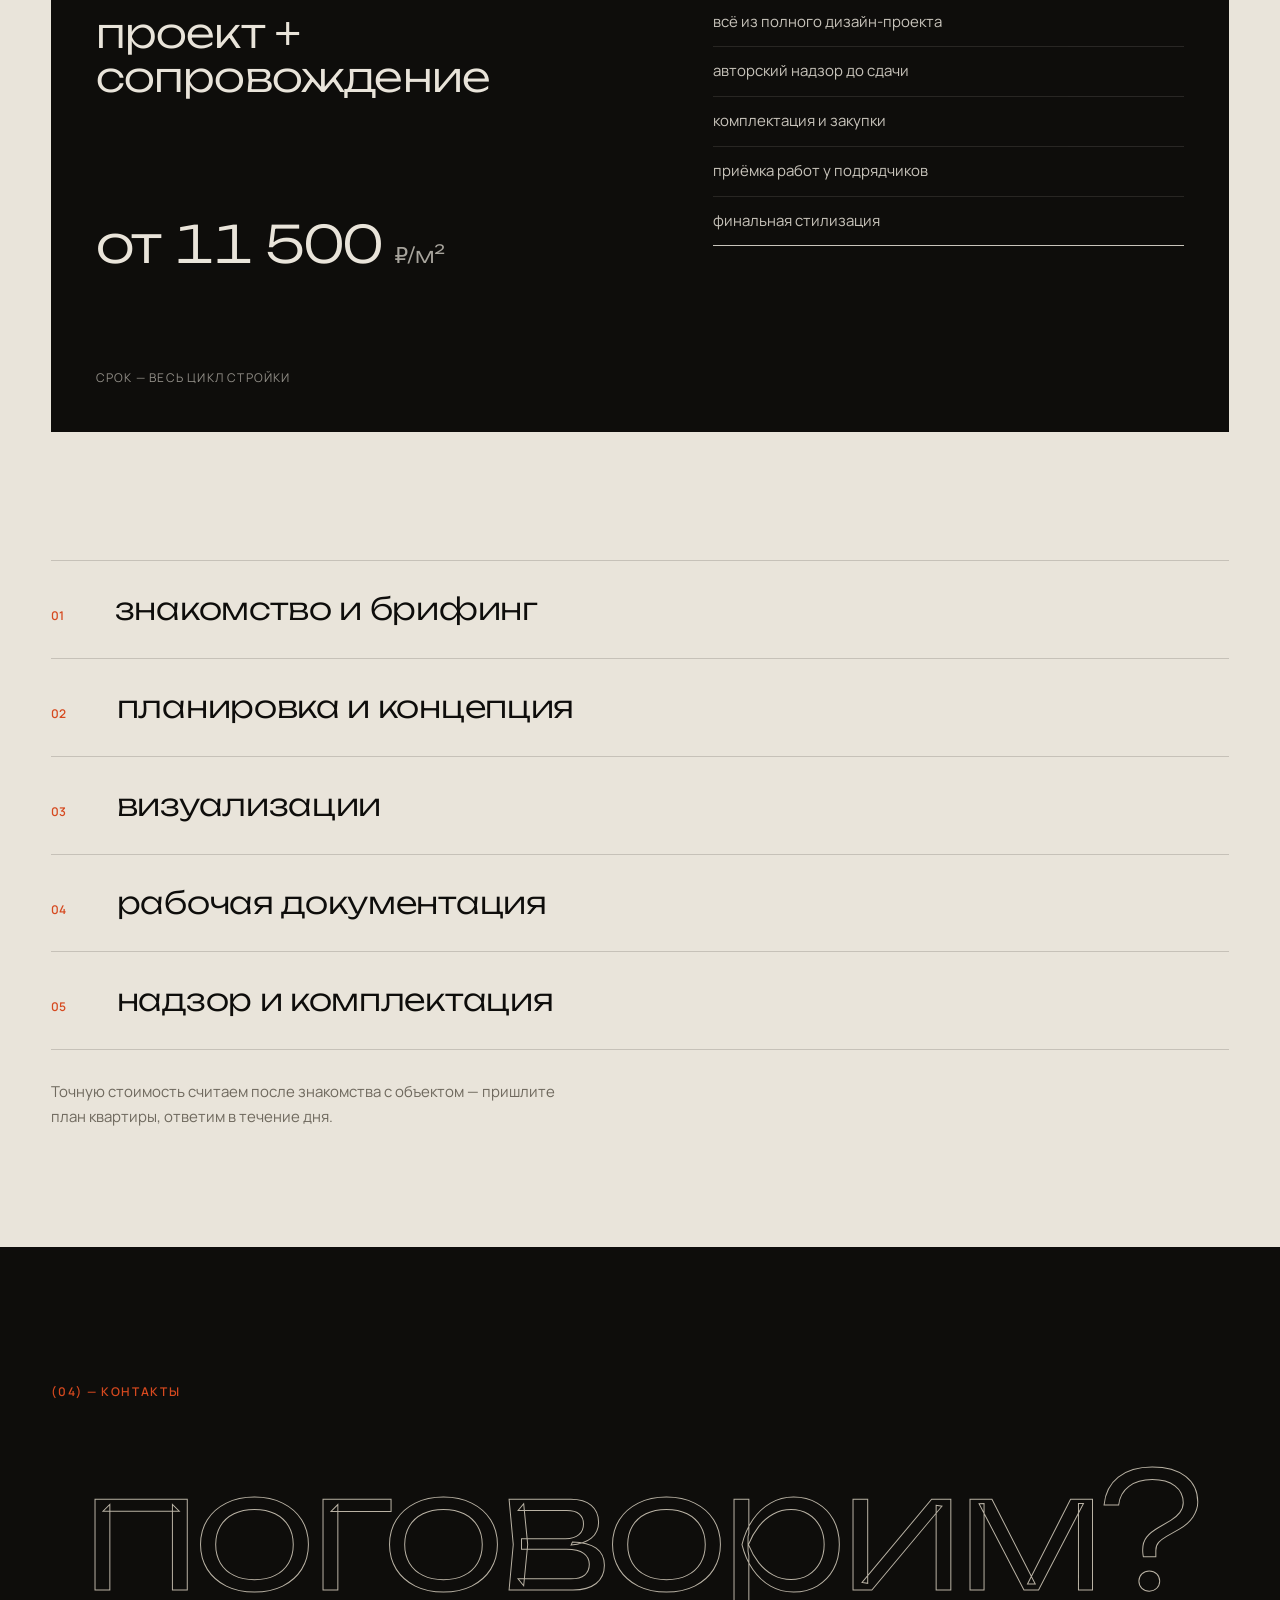
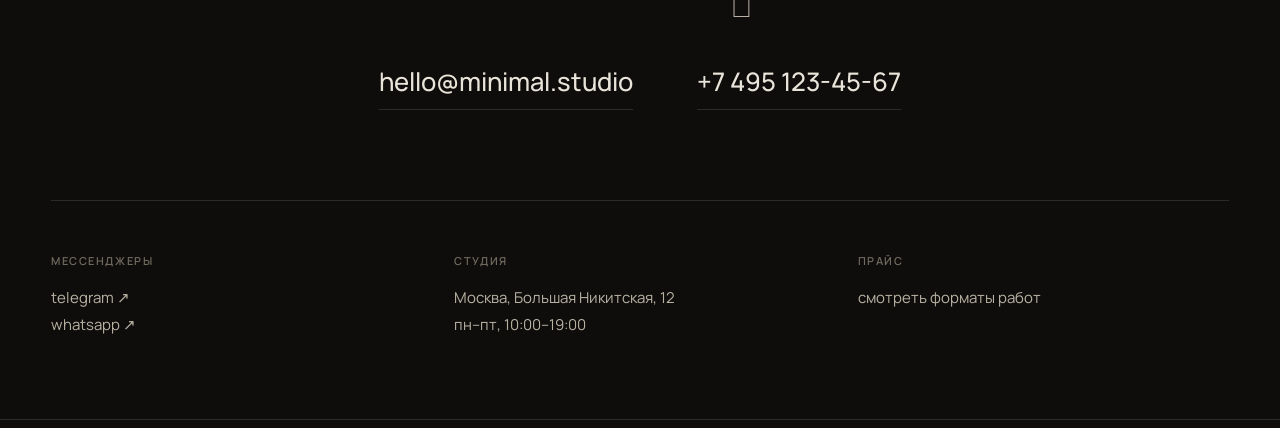
==== commit 318a09d7: "Редизайн v2: «свет в темноте» Полностью новая визуальная подача вместо спокойного эдиториала: - тёмн" ====
--- a/project.html
+++ b/project.html
@@ -5,19 +5,25 @@
   <meta name="viewport" content="width=device-width, initial-scale=1.0, viewport-fit=cover">
   <title>проект — минимал</title>
   <meta name="description" content="Проект студии дизайна интерьера минимал.">
-  <link rel="icon" href="data:image/svg+xml,<svg xmlns='http://www.w3.org/2000/svg' viewBox='0 0 32 32'><rect width='32' height='32' fill='%2317150F'/><rect x='8' y='14' width='16' height='4' fill='%23EFECE6'/></svg>">
+  <meta name="theme-color" content="#0e0d0b">
+  <link rel="icon" href="data:image/svg+xml,<svg xmlns='http://www.w3.org/2000/svg' viewBox='0 0 32 32'><rect width='32' height='32' fill='%230E0D0B'/><rect x='7' y='14' width='18' height='4' fill='%23D6491F'/></svg>">
   <link rel="stylesheet" href="assets/fonts/fonts.css">
   <link rel="stylesheet" href="assets/css/style.css">
 </head>
 <body data-page="project">
 
-  <div class="cursor" aria-hidden="true"><span class="cursor__label"></span></div>
+  <div class="cursor" aria-hidden="true">
+    <span class="cursor__dot"></span>
+    <span class="cursor__ring"><span class="cursor__label"></span></span>
+  </div>
+
+  <div class="progress" aria-hidden="true"></div>
 
   <header class="header">
     <a class="header__logo" href="index.html" aria-label="минимал — на главную">минимал<sup>®</sup></a>
     <nav class="header__nav" aria-label="Основная навигация">
       <a href="index.html#projects">← все проекты</a>
-      <a href="index.html#contacts">контакты</a>
+      <a href="index.html#contacts" class="header__cta">обсудить проект</a>
     </nav>
     <button class="header__burger" aria-label="Открыть меню" aria-expanded="false">
       <span></span><span></span>
--- a/assets/fonts/fonts.css
+++ b/assets/fonts/fonts.css
@@ -241,3 +241,85 @@
   src: url(Manrope-700-latin.woff2) format('woff2');
   unicode-range: U+0000-00FF, U+0131, U+0152-0153, U+02BB-02BC, U+02C6, U+02DA, U+02DC, U+0304, U+0308, U+0329, U+2000-206F, U+20AC, U+2122, U+2191, U+2193, U+2212, U+2215, U+FEFF, U+FFFD;
 }
+
+/* cyrillic-ext */
+@font-face {
+  font-family: 'Unbounded';
+  font-style: normal;
+  font-weight: 300;
+  font-display: swap;
+  src: url(Unbounded-300-cyrillic-ext.woff2) format('woff2');
+  unicode-range: U+0460-052F, U+1C80-1C8A, U+20B4, U+2DE0-2DFF, U+A640-A69F, U+FE2E-FE2F;
+}
+/* cyrillic */
+@font-face {
+  font-family: 'Unbounded';
+  font-style: normal;
+  font-weight: 300;
+  font-display: swap;
+  src: url(Unbounded-300-cyrillic.woff2) format('woff2');
+  unicode-range: U+0301, U+0400-045F, U+0490-0491, U+04B0-04B1, U+2116;
+}
+/* latin */
+@font-face {
+  font-family: 'Unbounded';
+  font-style: normal;
+  font-weight: 300;
+  font-display: swap;
+  src: url(Unbounded-300-latin.woff2) format('woff2');
+  unicode-range: U+0000-00FF, U+0131, U+0152-0153, U+02BB-02BC, U+02C6, U+02DA, U+02DC, U+0304, U+0308, U+0329, U+2000-206F, U+20AC, U+2122, U+2191, U+2193, U+2212, U+2215, U+FEFF, U+FFFD;
+}
+/* cyrillic-ext */
+@font-face {
+  font-family: 'Unbounded';
+  font-style: normal;
+  font-weight: 400;
+  font-display: swap;
+  src: url(Unbounded-400-cyrillic-ext.woff2) format('woff2');
+  unicode-range: U+0460-052F, U+1C80-1C8A, U+20B4, U+2DE0-2DFF, U+A640-A69F, U+FE2E-FE2F;
+}
+/* cyrillic */
+@font-face {
+  font-family: 'Unbounded';
+  font-style: normal;
+  font-weight: 400;
+  font-display: swap;
+  src: url(Unbounded-400-cyrillic.woff2) format('woff2');
+  unicode-range: U+0301, U+0400-045F, U+0490-0491, U+04B0-04B1, U+2116;
+}
+/* latin */
+@font-face {
+  font-family: 'Unbounded';
+  font-style: normal;
+  font-weight: 400;
+  font-display: swap;
+  src: url(Unbounded-400-latin.woff2) format('woff2');
+  unicode-range: U+0000-00FF, U+0131, U+0152-0153, U+02BB-02BC, U+02C6, U+02DA, U+02DC, U+0304, U+0308, U+0329, U+2000-206F, U+20AC, U+2122, U+2191, U+2193, U+2212, U+2215, U+FEFF, U+FFFD;
+}
+/* cyrillic-ext */
+@font-face {
+  font-family: 'Unbounded';
+  font-style: normal;
+  font-weight: 500;
+  font-display: swap;
+  src: url(Unbounded-500-cyrillic-ext.woff2) format('woff2');
+  unicode-range: U+0460-052F, U+1C80-1C8A, U+20B4, U+2DE0-2DFF, U+A640-A69F, U+FE2E-FE2F;
+}
+/* cyrillic */
+@font-face {
+  font-family: 'Unbounded';
+  font-style: normal;
+  font-weight: 500;
+  font-display: swap;
+  src: url(Unbounded-500-cyrillic.woff2) format('woff2');
+  unicode-range: U+0301, U+0400-045F, U+0490-0491, U+04B0-04B1, U+2116;
+}
+/* latin */
+@font-face {
+  font-family: 'Unbounded';
+  font-style: normal;
+  font-weight: 500;
+  font-display: swap;
+  src: url(Unbounded-500-latin.woff2) format('woff2');
+  unicode-range: U+0000-00FF, U+0131, U+0152-0153, U+02BB-02BC, U+02C6, U+02DA, U+02DC, U+0304, U+0308, U+0329, U+2000-206F, U+20AC, U+2122, U+2191, U+2193, U+2212, U+2215, U+FEFF, U+FFFD;
+}
--- a/assets/css/style.css
+++ b/assets/css/style.css
@@ -1,18 +1,19 @@
 /* ============================================================
-   минимал® — студия дизайна интерьера
+   минимал® — студия дизайна интерьера · v2 «свет в темноте»
    ============================================================ */
 
 :root {
-  --bg: #efece6;
-  --ink: #17150f;
-  --muted: #8a857b;
-  --line: rgba(23, 21, 15, 0.14);
-  --clay: #a8927b;
-  --dark-bg: #141310;
-  --dark-ink: #efece6;
-  --dark-muted: #79746a;
-  --dark-line: rgba(239, 236, 230, 0.14);
-  --pad: clamp(20px, 4vw, 64px);
+  --ink: #0e0d0b;
+  --ink-2: #15130f;
+  --paper: #e9e4da;
+  --paper-dim: #b9b2a4;
+  --fog: rgba(233, 228, 218, 0.5);
+  --accent: #d6491f;
+  --line-d: rgba(233, 228, 218, 0.14);
+  --line-l: rgba(14, 13, 11, 0.16);
+  --smoke: #6f695e;
+  --pad: clamp(20px, 4vw, 72px);
+  --font-display: "Unbounded", "Manrope", system-ui, sans-serif;
   --font-sans: "Manrope", system-ui, -apple-system, sans-serif;
   --font-serif: "Cormorant Garamond", Georgia, serif;
   --ease: cubic-bezier(0.65, 0.05, 0, 1);
@@ -25,12 +26,11 @@
 .lenis.lenis-smooth { scroll-behavior: auto !important; }
 
 body {
-  background: var(--bg);
-  color: var(--ink);
+  background: var(--ink);
+  color: var(--paper);
   font-family: var(--font-sans);
-  font-weight: 400;
-  font-size: clamp(15px, 1.1vw, 17px);
-  line-height: 1.6;
+  font-size: clamp(15px, 1.05vw, 17px);
+  line-height: 1.65;
   -webkit-font-smoothing: antialiased;
   overflow-x: clip;
 }
@@ -39,83 +39,128 @@
 a { color: inherit; text-decoration: none; }
 ul, ol { list-style: none; }
 button { font: inherit; color: inherit; background: none; border: 0; cursor: pointer; }
-sup { font-size: 0.45em; font-weight: 500; }
+sup { font-size: 0.4em; font-weight: 400; }
 i, em { font-style: normal; }
-
-h1 i, h2 i, p i, .section__title i, a i {
+::selection { background: var(--accent); color: var(--paper); }
+
+h1, h2, h3, .display {
+  font-family: var(--font-display);
+  font-weight: 300;
+  text-transform: lowercase;
+  letter-spacing: -0.02em;
+}
+
+.serif, .hero__note i {
   font-family: var(--font-serif);
   font-style: italic;
   font-weight: 400;
 }
 
-::selection { background: var(--ink); color: var(--bg); }
+/* маски для построчных/побуквенных анимаций */
+.ln { display: block; overflow: hidden; }
+.ln__in { display: block; will-change: transform; }
+.ch { display: inline-block; overflow: hidden; vertical-align: top; }
+.ch__in { display: inline-block; will-change: transform; }
+.rv { opacity: 0; transform: translateY(46px); }
+html.reduced-motion .rv, html.no-anim .rv { opacity: 1; transform: none; }
 
 /* ============ ПРЕЛОАДЕР ============ */
 .preloader {
   position: fixed; inset: 0; z-index: 100;
-  background: var(--ink); color: var(--bg);
-  display: flex; align-items: flex-end;
-}
-.preloader__inner {
-  width: 100%;
-  display: flex; justify-content: space-between; align-items: flex-end;
-  padding: var(--pad);
-}
-.preloader__logo { font-weight: 600; font-size: clamp(18px, 2vw, 24px); letter-spacing: -0.02em; }
+  background: var(--ink);
+  display: grid; place-items: center;
+}
+.preloader__words {
+  position: relative;
+  height: 1.4em;
+  font-family: var(--font-display);
+  font-weight: 300;
+  font-size: clamp(22px, 3vw, 40px);
+  text-transform: lowercase;
+}
+.preloader__words span {
+  position: absolute; inset: 0;
+  display: block; text-align: center;
+  opacity: 0; white-space: nowrap;
+  transform: translateX(-50%); left: 50%;
+}
+.preloader__words span:last-child sup { color: var(--accent); }
 .preloader__count {
-  font-size: clamp(64px, 14vw, 180px);
-  font-weight: 300; line-height: 0.85; letter-spacing: -0.05em;
+  position: absolute; right: var(--pad); bottom: calc(var(--pad) * 0.75);
+  font-family: var(--font-display); font-weight: 300;
+  font-size: clamp(56px, 11vw, 150px); line-height: 1;
+  color: var(--accent);
+  letter-spacing: -0.03em;
   font-variant-numeric: tabular-nums;
 }
 
 /* ============ КУРСОР ============ */
-.cursor {
-  position: fixed; left: 0; top: 0; z-index: 99;
-  width: 12px; height: 12px; border-radius: 50%;
-  background: var(--ink);
-  pointer-events: none;
-  transform: translate(-50%, -50%);
-  transition: width 0.35s var(--ease), height 0.35s var(--ease), background-color 0.35s;
-  display: none;
-  align-items: center; justify-content: center;
-}
-.cursor.is-hover { width: 88px; height: 88px; background: var(--ink); mix-blend-mode: normal; }
+.cursor { position: fixed; left: 0; top: 0; z-index: 99; pointer-events: none; display: none; }
+.cursor__dot {
+  position: absolute; left: -3px; top: -3px;
+  width: 6px; height: 6px; border-radius: 50%;
+  background: var(--accent);
+}
+.cursor__ring {
+  position: absolute; left: -22px; top: -22px;
+  width: 44px; height: 44px; border-radius: 50%;
+  border: 1px solid var(--fog);
+  display: grid; place-items: center;
+  transition: transform 0.45s var(--ease), background-color 0.35s, border-color 0.35s;
+}
+.cursor.is-hover .cursor__ring {
+  transform: scale(1.9);
+  background: var(--accent); border-color: var(--accent);
+}
 .cursor__label {
-  color: var(--bg); font-size: 12px; font-weight: 500; letter-spacing: 0.04em;
+  font-size: 9px; font-weight: 600; letter-spacing: 0.06em;
+  color: var(--paper);
   opacity: 0; transition: opacity 0.25s;
   white-space: nowrap;
 }
 .cursor.is-hover .cursor__label { opacity: 1; }
-@media (hover: hover) and (pointer: fine) {
-  .cursor { display: flex; }
+@media (hover: hover) and (pointer: fine) { .cursor { display: block; } }
+
+/* ============ ПРОГРЕСС ============ */
+.progress {
+  position: fixed; top: 0; left: 0; right: 0; height: 2px; z-index: 60;
+  background: var(--accent);
+  transform: scaleX(0); transform-origin: left;
 }
 
 /* ============ ШАПКА ============ */
 .header {
   position: fixed; top: 0; left: 0; right: 0; z-index: 50;
   display: flex; justify-content: space-between; align-items: center;
-  padding: clamp(16px, 2vw, 28px) var(--pad);
-  mix-blend-mode: difference;
-  color: #efece6;
-}
-.header__logo { font-weight: 600; font-size: clamp(17px, 1.6vw, 21px); letter-spacing: -0.02em; }
-.header__nav { display: flex; gap: clamp(20px, 3vw, 48px); font-size: 14px; font-weight: 500; }
+  padding: clamp(16px, 2vw, 26px) var(--pad);
+  mix-blend-mode: difference; color: #e9e4da;
+}
+body.menu-open .header { mix-blend-mode: normal; color: var(--paper); }
+.header__logo {
+  font-family: var(--font-display); font-weight: 400;
+  font-size: clamp(15px, 1.4vw, 19px); letter-spacing: -0.01em;
+}
+.header__logo sup { opacity: 0.65; }
+.header__nav { display: flex; gap: clamp(18px, 2.6vw, 44px); align-items: center; font-size: 13px; font-weight: 600; letter-spacing: 0.02em; }
+.header__nav sup { opacity: 0.55; margin-right: 5px; font-size: 9px; }
 .header__nav a { position: relative; padding: 4px 0; }
-.header__nav a::after {
+.header__nav a:not(.header__cta)::after {
   content: ""; position: absolute; left: 0; bottom: 0;
   width: 100%; height: 1px; background: currentColor;
   transform: scaleX(0); transform-origin: right;
   transition: transform 0.4s var(--ease);
 }
-.header__nav a:hover::after { transform: scaleX(1); transform-origin: left; }
-.header__burger {
-  display: none; flex-direction: column; gap: 7px;
-  padding: 10px 2px; width: 40px;
-}
+.header__nav a:not(.header__cta):hover::after { transform: scaleX(1); transform-origin: left; }
+.header__cta {
+  border: 1px solid currentColor; border-radius: 999px;
+  padding: 9px 18px !important;
+  transition: background-color 0.35s, color 0.35s, border-color 0.35s;
+}
+.header__cta:hover { background: #e9e4da; color: #0e0d0b; }
+.header__burger { display: none; flex-direction: column; gap: 7px; padding: 10px 2px; width: 42px; }
 .header__burger span {
-  display: block; height: 1.5px; width: 100%;
-  background: currentColor;
-  transition: transform 0.4s var(--ease), opacity 0.3s;
+  display: block; height: 1.5px; width: 100%; background: currentColor;
+  transition: transform 0.4s var(--ease);
 }
 body.menu-open .header__burger span:first-child { transform: translateY(4.25px) rotate(45deg); }
 body.menu-open .header__burger span:last-child { transform: translateY(-4.25px) rotate(-45deg); }
@@ -123,378 +168,483 @@
 /* ============ МОБИЛЬНОЕ МЕНЮ ============ */
 .menu {
   position: fixed; inset: 0; z-index: 40;
-  background: var(--ink); color: var(--bg);
+  background: var(--accent); color: var(--paper);
   display: flex; flex-direction: column; justify-content: flex-end;
   padding: var(--pad);
   clip-path: inset(0 0 100% 0);
-  transition: clip-path 0.7s var(--ease);
+  transition: clip-path 0.65s var(--ease);
   visibility: hidden;
 }
-body.menu-open .menu { clip-path: inset(0 0 0 0); visibility: visible; }
+body.menu-open .menu { clip-path: inset(0); visibility: visible; }
 body.menu-open { overflow: hidden; }
-.menu__nav { display: flex; flex-direction: column; gap: 4px; margin-bottom: 48px; }
+.menu__nav { display: flex; flex-direction: column; gap: 6px; margin-bottom: 44px; }
 .menu__nav a {
-  font-size: clamp(36px, 10vw, 56px); font-weight: 300; letter-spacing: -0.03em;
-  line-height: 1.15;
+  font-family: var(--font-display); font-weight: 300;
+  font-size: clamp(30px, 8.4vw, 52px); line-height: 1.2; text-transform: lowercase;
   display: flex; align-items: baseline; gap: 16px;
   opacity: 0; transform: translateY(24px);
-  transition: opacity 0.5s 0s, transform 0.5s var(--ease) 0s;
+  transition: opacity 0.45s, transform 0.45s var(--ease);
 }
 body.menu-open .menu__nav a { opacity: 1; transform: none; }
-body.menu-open .menu__nav a:nth-child(1) { transition-delay: 0.25s; }
-body.menu-open .menu__nav a:nth-child(2) { transition-delay: 0.32s; }
-body.menu-open .menu__nav a:nth-child(3) { transition-delay: 0.39s; }
-body.menu-open .menu__nav a:nth-child(4) { transition-delay: 0.46s; }
-.menu__nav em { font-size: 13px; color: var(--dark-muted); font-variant-numeric: tabular-nums; }
-.menu__footer { display: flex; flex-direction: column; gap: 8px; font-size: 15px; color: var(--dark-muted); }
-
-/* ============ СЕКЦИИ ============ */
-.section { padding: clamp(96px, 14vh, 180px) var(--pad); }
-.section--dark { background: var(--dark-bg); color: var(--dark-ink); }
-.section--dark ::selection { background: var(--dark-ink); color: var(--dark-bg); }
-
-.section__head {
-  display: flex; justify-content: space-between; align-items: flex-end;
-  border-bottom: 1px solid var(--line);
-  padding-bottom: clamp(16px, 2vw, 28px);
-  margin-bottom: clamp(40px, 6vw, 88px);
-}
-.section--dark .section__head { border-color: var(--dark-line); }
-.section__title {
-  font-size: clamp(40px, 7vw, 104px);
-  font-weight: 300; letter-spacing: -0.04em; line-height: 0.95;
-}
-.section__count { font-size: 14px; color: var(--muted); font-variant-numeric: tabular-nums; white-space: nowrap; padding-left: 16px; }
-.section--dark .section__count { color: var(--dark-muted); }
+body.menu-open .menu__nav a:nth-child(1) { transition-delay: 0.22s; }
+body.menu-open .menu__nav a:nth-child(2) { transition-delay: 0.29s; }
+body.menu-open .menu__nav a:nth-child(3) { transition-delay: 0.36s; }
+body.menu-open .menu__nav a:nth-child(4) { transition-delay: 0.43s; }
+.menu__nav em { font-family: var(--font-sans); font-size: 12px; opacity: 0.7; }
+.menu__footer { display: flex; flex-direction: column; gap: 8px; font-size: 15px; opacity: 0.85; }
 
 /* ============ HERO ============ */
 .hero {
-  min-height: 100svh;
-  display: flex; flex-direction: column; justify-content: flex-end;
-  padding: calc(var(--pad) + 60px) var(--pad) clamp(24px, 4vh, 48px);
+  position: relative; min-height: 100svh;
+  display: flex; flex-direction: column; justify-content: space-between;
+  padding: calc(64px + 2svh) var(--pad) clamp(20px, 3svh, 40px);
+  overflow: hidden;
+  background: radial-gradient(120% 90% at 75% 0%, #2a2118 0%, var(--ink) 55%);
+}
+.hero__gl, .hero__veil { position: absolute; inset: 0; width: 100%; height: 100%; }
+.hero__veil {
+  background: linear-gradient(180deg, rgba(14, 13, 11, 0.25), transparent 35%, transparent 70%, rgba(14, 13, 11, 0.8));
+  pointer-events: none;
+}
+.hero__top, .hero__title, .hero__bottom { position: relative; z-index: 2; }
+.hero__top { display: flex; justify-content: space-between; gap: 24px; }
+.hero__note { font-size: clamp(13px, 1.1vw, 16px); line-height: 1.5; color: var(--paper-dim); }
+.hero__note i { color: var(--paper); font-size: 1.25em; }
+.hero__note--right { text-align: right; }
+.hero__title {
+  font-size: clamp(46px, 15.2vw, 360px);
+  line-height: 1.04;
+  text-align: center;
+  letter-spacing: -0.035em;
+  margin: auto 0;
+  user-select: none;
+}
+.hero__bottom {
+  display: flex; justify-content: space-between; align-items: flex-end;
+  border-top: 1px solid var(--line-d); padding-top: 18px;
+}
+.hero__tag { font-size: 12px; font-weight: 600; letter-spacing: 0.08em; text-transform: uppercase; color: var(--paper-dim); }
+.hero__scroll {
+  display: flex; flex-direction: column; align-items: center; gap: 10px;
+  font-size: 12px; font-weight: 600; letter-spacing: 0.08em; text-transform: uppercase;
+}
+.hero__scroll svg { animation: drip 2s var(--ease) infinite; }
+@keyframes drip { 0% { transform: translateY(-4px); opacity: 0.4; } 55% { transform: translateY(2px); opacity: 1; } 100% { transform: translateY(6px); opacity: 0; } }
+
+/* ============ ТИКЕР ============ */
+.ticker {
+  border-top: 1px solid var(--line-d); border-bottom: 1px solid var(--line-d);
+  overflow: hidden; white-space: nowrap;
+  padding: clamp(18px, 2.4vw, 34px) 0;
+  background: var(--ink);
+}
+.ticker__track { display: inline-flex; align-items: baseline; gap: 0.8em; will-change: transform; }
+.ticker__track span, .ticker__track b {
+  font-family: var(--font-display); font-weight: 300;
+  font-size: clamp(28px, 4.6vw, 72px); line-height: 1; text-transform: lowercase;
+}
+.ticker__track span { color: var(--paper); }
+.ticker__track span::after, .ticker__track b::after { content: "·"; color: var(--accent); margin-left: 0.8em; font-size: 0.5em; vertical-align: 0.35em; }
+.ticker__track b {
+  color: transparent;
+  -webkit-text-stroke: 1px var(--paper-dim);
+  font-weight: 300;
+}
+
+/* ============ ПРОЕКТЫ — ГОРИЗОНТАЛЬНЫЙ СКРОЛЛ ============ */
+.hscroll { position: relative; background: var(--ink); }
+.hscroll__pin { height: 100svh; overflow: hidden; display: flex; flex-direction: column; justify-content: center; }
+.hscroll__track {
+  display: flex; align-items: center;
+  gap: clamp(40px, 6vw, 120px);
+  padding: 0 var(--pad);
+  will-change: transform;
+  width: max-content;
+}
+.hpanel { flex: 0 0 auto; }
+.hpanel__kicker, .studio__kicker, .pricing__kicker, .contacts__kicker {
+  font-size: 12px; font-weight: 600; letter-spacing: 0.14em; text-transform: uppercase;
+  color: var(--accent);
+  margin-bottom: clamp(16px, 2vw, 28px);
+}
+.hpanel--intro { width: min(38vw, 560px); }
+.hpanel__title {
+  font-size: clamp(64px, 9.4vw, 170px); line-height: 0.95;
+}
+.hpanel__title sup { color: var(--accent); font-size: 0.22em; vertical-align: 2.6em; margin-left: 0.15em; }
+.hpanel__hint { margin-top: clamp(20px, 3vw, 44px); color: var(--smoke); font-size: 14px; line-height: 1.6; }
+
+.hcard { flex: 0 0 auto; width: clamp(300px, 34vw, 540px); }
+.hcard__media {
+  position: relative; overflow: hidden;
+  aspect-ratio: 4 / 5;
+  background: var(--ink-2);
+}
+.hcard__media::after {
+  content: ""; position: absolute; inset: 0;
+  background: var(--ink);
+  transform: scaleY(0); transform-origin: top;
+  transition: transform 0.5s var(--ease);
+}
+.hcard__media img { transform: scale(1.06); transition: transform 1s var(--ease); will-change: transform; }
+.hcard:hover .hcard__media img { transform: scale(1); }
+.hcard__index {
+  position: absolute; top: 14px; left: 16px; z-index: 2;
+  font-family: var(--font-display); font-weight: 300; font-size: 13px;
+  color: var(--paper);
+  background: rgba(14, 13, 11, 0.55);
+  padding: 6px 12px; border-radius: 999px;
+  backdrop-filter: blur(6px);
+}
+.hcard__name {
+  font-size: clamp(26px, 2.8vw, 44px);
+  margin-top: 20px; line-height: 1.1;
+  display: flex; align-items: baseline; gap: 14px;
+}
+.hcard__name .serif { font-size: 0.6em; color: var(--smoke); }
+.hcard__meta { margin-top: 8px; font-size: 13px; color: var(--smoke); letter-spacing: 0.04em; }
+
+.hpanel--outro { width: min(44vw, 680px); padding-right: var(--pad); }
+.hpanel__cta {
+  display: block;
+  font-family: var(--font-display); font-weight: 300;
+  font-size: clamp(40px, 5.4vw, 96px); line-height: 1.05; text-transform: lowercase;
+  letter-spacing: -0.02em;
+}
+.hpanel__cta em { display: inline-block; color: var(--accent); transition: transform 0.5s var(--ease); }
+.hpanel__cta:hover em { transform: translateX(0.3em); }
+
+.hscroll__bar {
+  position: absolute; left: var(--pad); right: var(--pad); bottom: clamp(18px, 3svh, 36px);
+  height: 1px; background: var(--line-d);
+}
+.hscroll__bar span {
+  display: block; height: 100%; background: var(--accent);
+  transform: scaleX(0); transform-origin: left;
+}
+
+/* ============ СТУДИЯ ============ */
+.studio {
   position: relative;
-}
-.hero__eyebrow {
-  display: flex; justify-content: space-between;
-  font-size: 13px; font-weight: 500; letter-spacing: 0.06em; text-transform: uppercase;
-  color: var(--muted);
-  margin-bottom: auto;
-  padding-top: 9svh;
-}
-.hero__title {
-  font-size: clamp(88px, 21vw, 340px);
-  font-weight: 300; line-height: 0.82; letter-spacing: -0.05em;
-  text-transform: lowercase;
-  margin: 0.35em 0 0.18em;
-}
-.hero__line { display: block; overflow: hidden; }
-.hero__line > span { display: inline-block; will-change: transform; }
-.hero__line--shift { padding-left: clamp(48px, 14vw, 280px); }
-.hero__reg { font-size: 0.22em; vertical-align: 2.1em; font-weight: 500; letter-spacing: 0; }
-.hero__sub {
-  font-size: clamp(18px, 2.4vw, 32px);
-  line-height: 1.35; font-weight: 400; letter-spacing: -0.01em;
-  max-width: 22em;
-  margin-bottom: clamp(40px, 7vh, 96px);
-}
-.hero__sub i { font-size: 1.12em; }
-.hero__meta {
-  display: flex; justify-content: space-between; align-items: center;
-  border-top: 1px solid var(--line);
-  padding-top: 20px;
-  font-size: 13px; font-weight: 500; letter-spacing: 0.04em; color: var(--muted);
-}
-.hero__scroll { color: var(--ink); display: inline-flex; gap: 8px; align-items: center; }
-.hero__scroll i { display: inline-block; animation: bob 1.8s ease-in-out infinite; }
-@keyframes bob { 50% { transform: translateY(4px); } }
-
-/* ============ MARQUEE ============ */
-.marquee {
-  border-top: 1px solid var(--line); border-bottom: 1px solid var(--line);
-  overflow: hidden; white-space: nowrap;
-  padding: clamp(14px, 1.6vw, 22px) 0;
-}
-.marquee__track { display: inline-flex; will-change: transform; }
-.marquee__track span {
-  font-size: clamp(16px, 1.8vw, 24px); font-weight: 400; letter-spacing: 0.01em;
-  color: var(--muted);
-  padding-right: 0.4em;
-}
-
-/* ============ СПИСОК ПРОЕКТОВ ============ */
-.projects__list { display: flex; flex-direction: column; gap: clamp(64px, 10vw, 160px); }
-
-.pcard { display: block; width: 100%; }
-.pcard__media {
-  overflow: hidden; border-radius: 2px;
-  aspect-ratio: 16 / 10;
-  background: var(--line);
-}
-.pcard__media img {
-  transform: scale(1.08);
-  transition: transform 1.1s var(--ease);
-  will-change: transform;
-}
-.pcard:hover .pcard__media img { transform: scale(1.02); }
-.pcard__info {
-  display: grid; grid-template-columns: auto 1fr auto; gap: 20px; align-items: baseline;
-  padding-top: 18px;
-}
-.pcard__index { font-size: 13px; color: var(--muted); font-variant-numeric: tabular-nums; }
-.pcard__name {
-  font-size: clamp(28px, 4vw, 56px); font-weight: 400; letter-spacing: -0.03em; line-height: 1;
-}
-.pcard__name i { font-size: 0.55em; color: var(--muted); margin-left: 0.6em; }
-.pcard__meta { font-size: 14px; color: var(--muted); text-align: right; }
-
-/* асимметричная раскладка на широких экранах */
-@media (min-width: 901px) {
-  .pcard:nth-child(odd) { width: 72%; }
-  .pcard:nth-child(even) { width: 58%; margin-left: auto; }
-  .pcard:nth-child(even) .pcard__media { aspect-ratio: 4 / 5; }
-  .pcard:nth-child(3n) { width: 64%; margin-left: 18%; }
-}
-
-/* ============ СТУДИЯ ============ */
+  background: var(--paper); color: var(--ink);
+  padding: clamp(96px, 14vh, 190px) var(--pad);
+  overflow: hidden;
+}
+.studio ::selection { background: var(--ink); color: var(--paper); }
+.studio__trail { position: absolute; inset: 0; pointer-events: none; z-index: 1; }
+.studio__trail img {
+  position: absolute; width: clamp(140px, 16vw, 260px); height: auto; aspect-ratio: 4/5;
+  object-fit: cover;
+  transform: translate(-50%, -50%);
+  will-change: transform, opacity;
+}
+.studio__kicker { position: relative; z-index: 2; }
 .studio__manifesto {
-  font-size: clamp(26px, 4vw, 56px);
-  line-height: 1.25; font-weight: 300; letter-spacing: -0.02em;
-  max-width: 26em;
-}
-.studio__manifesto .w { display: inline-block; }
+  position: relative; z-index: 2;
+  font-size: clamp(24px, 3.6vw, 62px);
+  line-height: 1.22; letter-spacing: -0.02em;
+  max-width: 24em;
+}
 .studio__stats {
+  position: relative; z-index: 2;
   display: grid; grid-template-columns: repeat(4, 1fr); gap: 24px;
-  margin: clamp(56px, 8vw, 120px) 0;
-  border-top: 1px solid var(--line);
-  padding-top: clamp(28px, 3vw, 48px);
+  margin: clamp(64px, 9vw, 130px) 0;
+  border-top: 1px solid var(--line-l); padding-top: clamp(24px, 3vw, 44px);
 }
 .stat b {
   display: block;
-  font-size: clamp(40px, 6vw, 96px); font-weight: 300; letter-spacing: -0.04em; line-height: 1;
+  font-family: var(--font-display); font-weight: 300;
+  font-size: clamp(34px, 5vw, 84px); line-height: 1.05; letter-spacing: -0.03em;
   font-variant-numeric: tabular-nums;
 }
-.stat span { font-size: 14px; color: var(--muted); display: block; margin-top: 10px; }
-.studio__principles {
-  display: grid; grid-template-columns: repeat(2, 1fr);
-  gap: 1px; background: var(--line);
-  border: 1px solid var(--line);
-}
-.studio__principles li { background: var(--bg); padding: clamp(24px, 3vw, 48px); }
-.studio__principles em { font-size: 13px; color: var(--muted); font-variant-numeric: tabular-nums; }
-.studio__principles h3 {
-  font-size: clamp(22px, 2.4vw, 34px); font-weight: 400; letter-spacing: -0.02em;
-  margin: 14px 0 10px;
-}
-.studio__principles p { color: var(--muted); font-size: 15px; max-width: 30em; }
+.stat > span { font-size: 13px; color: var(--smoke); display: block; margin-top: 10px; }
+
+/* аккордеон принципов */
+.acc { position: relative; z-index: 2; border-top: 1px solid var(--line-l); }
+.acc__item { border-bottom: 1px solid var(--line-l); }
+.acc__head {
+  width: 100%;
+  display: grid; grid-template-columns: auto 1fr auto; align-items: center; gap: clamp(16px, 3vw, 48px);
+  padding: clamp(20px, 2.6vw, 36px) 0;
+  text-align: left;
+}
+.acc__head em { font-size: 12px; font-weight: 600; color: var(--accent); }
+.acc__head span {
+  font-family: var(--font-display); font-weight: 300;
+  font-size: clamp(24px, 3.4vw, 56px); line-height: 1.05; text-transform: lowercase;
+  letter-spacing: -0.02em;
+  transition: transform 0.45s var(--ease);
+}
+.acc__head:hover span { transform: translateX(0.25em); }
+.acc__x { position: relative; width: 18px; height: 18px; }
+.acc__x::before, .acc__x::after {
+  content: ""; position: absolute; left: 0; top: 8px;
+  width: 18px; height: 1.5px; background: var(--ink);
+  transition: transform 0.45s var(--ease);
+}
+.acc__x::after { transform: rotate(90deg); }
+.acc__item.is-open .acc__x::after { transform: rotate(0deg); }
+.acc__body {
+  display: grid; grid-template-rows: 0fr;
+  transition: grid-template-rows 0.55s var(--ease);
+}
+.acc__item.is-open .acc__body { grid-template-rows: 1fr; }
+.acc__body p {
+  overflow: hidden;
+  max-width: 44em; color: var(--smoke);
+  padding-right: 8%;
+}
+.acc__item.is-open .acc__body p { padding-bottom: clamp(20px, 2.6vw, 36px); }
 
 /* ============ СТОИМОСТЬ ============ */
-.pricing__grid {
-  display: grid; grid-template-columns: repeat(3, 1fr);
-  gap: 1px; background: var(--dark-line);
-  border: 1px solid var(--dark-line);
-}
-.price-card {
-  background: var(--dark-bg);
-  padding: clamp(28px, 3vw, 48px);
-  display: flex; flex-direction: column;
-}
-.price-card--featured { background: #1d1b16; }
-.price-card header { display: flex; justify-content: space-between; align-items: baseline; gap: 12px; }
-.price-card em { font-size: 13px; color: var(--dark-muted); font-variant-numeric: tabular-nums; order: 2; }
-.price-card h3 { font-size: clamp(20px, 1.8vw, 26px); font-weight: 500; letter-spacing: -0.01em; }
-.price-card__price {
-  font-size: clamp(30px, 3vw, 44px); font-weight: 300; letter-spacing: -0.03em;
-  margin: clamp(20px, 2.5vw, 40px) 0;
+.pricing {
+  background: var(--paper); color: var(--ink);
+  padding: 0 var(--pad) clamp(96px, 13vh, 180px);
+}
+.pricing ::selection { background: var(--ink); color: var(--paper); }
+.pricing__title {
+  font-size: clamp(30px, 4.6vw, 78px); line-height: 1.1; letter-spacing: -0.02em;
+  max-width: 16em;
+  margin-bottom: clamp(48px, 7vw, 110px);
+}
+.stack { display: flex; flex-direction: column; gap: clamp(20px, 3vw, 40px); }
+.stack__card {
+  position: sticky;
+  border: 1px solid var(--line-l);
+  background: var(--paper);
+  padding: clamp(24px, 3.4vw, 56px);
+  display: grid; grid-template-columns: 1.2fr 1fr; gap: clamp(24px, 4vw, 72px);
+  min-height: clamp(380px, 56svh, 540px);
+}
+.stack__card:nth-child(1) { top: calc(76px + 0px); }
+.stack__card:nth-child(2) { top: calc(76px + 28px); }
+.stack__card:nth-child(3) { top: calc(76px + 56px); }
+.stack__card--accent { background: var(--accent); color: var(--paper); border-color: var(--accent); }
+.stack__card--dark { background: var(--ink); color: var(--paper); border-color: var(--ink); }
+.stack__head { display: flex; flex-direction: column; }
+.stack__head em { font-size: 12px; font-weight: 600; letter-spacing: 0.14em; text-transform: uppercase; opacity: 0.65; }
+.stack__head h3 {
+  font-size: clamp(26px, 3.2vw, 52px); line-height: 1.08; letter-spacing: -0.02em;
+  margin: 18px 0 auto; max-width: 9em;
+}
+.stack__price {
+  font-family: var(--font-display); font-weight: 300;
+  font-size: clamp(30px, 4vw, 64px); letter-spacing: -0.02em; line-height: 1;
+  margin-top: 28px;
   font-variant-numeric: tabular-nums;
 }
-.price-card ul { flex: 1; display: flex; flex-direction: column; gap: 10px; }
-.price-card ul li {
-  font-size: 15px; color: var(--dark-muted);
-  padding-left: 18px; position: relative;
-}
-.price-card ul li::before { content: "—"; position: absolute; left: 0; }
-.price-card__term {
-  margin-top: clamp(24px, 3vw, 44px);
-  padding-top: 18px; border-top: 1px solid var(--dark-line);
-  font-size: 13px; letter-spacing: 0.04em; color: var(--dark-muted);
-}
-
-.pricing__steps { margin-top: clamp(64px, 8vw, 120px); }
-.pricing__steps-title {
-  font-size: 14px; font-weight: 500; letter-spacing: 0.08em; text-transform: uppercase;
-  color: var(--dark-muted); margin-bottom: 28px;
-}
-.pricing__steps ol { display: flex; flex-direction: column; }
-.pricing__steps ol li {
-  display: flex; gap: clamp(20px, 4vw, 64px); align-items: baseline;
-  padding: clamp(16px, 2vw, 26px) 0;
-  border-top: 1px solid var(--dark-line);
-  font-size: clamp(20px, 2.6vw, 38px); font-weight: 300; letter-spacing: -0.02em;
-}
-.pricing__steps ol li:last-child { border-bottom: 1px solid var(--dark-line); }
-.pricing__steps em { font-size: 13px; color: var(--dark-muted); font-variant-numeric: tabular-nums; }
-.pricing__note {
-  margin-top: 32px; max-width: 36em;
-  color: var(--dark-muted); font-size: 15px;
-}
+.stack__price span { font-size: 0.42em; opacity: 0.7; }
+.stack__card ul { align-self: center; display: flex; flex-direction: column; }
+.stack__card ul li {
+  padding: 12px 0; font-size: 15px;
+  border-top: 1px solid currentColor;
+  opacity: 0.85;
+}
+.stack__card ul li:last-child { border-bottom: 1px solid currentColor; }
+.stack__card ul li { border-color: var(--line-l); }
+.stack__card--accent ul li, .stack__card--dark ul li { border-color: var(--line-d); }
+.stack__term { grid-column: 1 / -1; font-size: 12px; letter-spacing: 0.1em; text-transform: uppercase; opacity: 0.6; align-self: end; }
+
+.steps { margin-top: clamp(72px, 10vw, 140px); }
+.steps li {
+  display: flex; gap: clamp(20px, 4vw, 72px); align-items: baseline;
+  padding: clamp(14px, 1.8vw, 24px) 0;
+  border-top: 1px solid var(--line-l);
+  font-family: var(--font-display); font-weight: 300;
+  font-size: clamp(18px, 2.4vw, 40px); text-transform: lowercase; letter-spacing: -0.01em;
+}
+.steps li:last-child { border-bottom: 1px solid var(--line-l); }
+.steps em { font-family: var(--font-sans); font-size: 12px; font-weight: 600; color: var(--accent); }
+.pricing__note { margin-top: 30px; max-width: 34em; color: var(--smoke); font-size: 15px; }
 
 /* ============ КОНТАКТЫ ============ */
-.contacts { padding-top: clamp(96px, 16vh, 200px); }
-.contacts__intro {
-  font-family: var(--font-serif); font-style: italic;
-  font-size: clamp(20px, 2.4vw, 32px); color: var(--dark-muted);
-  margin-bottom: 16px;
-}
-.contacts__cta {
-  display: block;
-  font-size: clamp(52px, 11vw, 176px);
-  font-weight: 300; letter-spacing: -0.045em; line-height: 0.95;
-  margin-bottom: clamp(64px, 10vw, 140px);
-}
-.contacts__cta-line { display: block; overflow: hidden; }
-.contacts__cta-line > span { display: inline-block; transition: transform 0.6s var(--ease); }
-.contacts__cta:hover .contacts__cta-line > span { transform: translateX(0.15em); }
-.contacts__cta-line:nth-child(2) { padding-left: clamp(32px, 8vw, 160px); }
+.contacts {
+  background: var(--ink); color: var(--paper);
+  padding: clamp(96px, 15vh, 200px) var(--pad) clamp(64px, 9vh, 120px);
+}
+.contacts__word {
+  display: block; text-align: center;
+  font-family: var(--font-display); font-weight: 300;
+  font-size: clamp(44px, 12.6vw, 290px); line-height: 1.05; text-transform: lowercase;
+  letter-spacing: -0.03em;
+  color: transparent;
+  -webkit-text-stroke: 1px var(--paper-dim);
+  transition: color 0.5s var(--ease), -webkit-text-stroke-color 0.5s;
+  margin: clamp(24px, 5vh, 64px) 0;
+}
+.contacts__word:hover { color: var(--accent); -webkit-text-stroke-color: var(--accent); }
+.contacts__row {
+  display: flex; justify-content: center; gap: clamp(24px, 5vw, 80px); flex-wrap: wrap;
+  margin-bottom: clamp(64px, 10vh, 130px);
+}
+.contacts__mail {
+  font-size: clamp(17px, 2vw, 26px); font-weight: 500;
+  border-bottom: 1px solid var(--line-d);
+  padding-bottom: 6px;
+  transition: color 0.35s, border-color 0.35s;
+}
+.contacts__mail:hover { color: var(--accent); border-color: var(--accent); }
 .contacts__grid {
-  display: grid; grid-template-columns: repeat(4, 1fr); gap: 32px;
-  border-top: 1px solid var(--dark-line);
-  padding-top: clamp(28px, 4vw, 56px);
+  display: grid; grid-template-columns: repeat(3, 1fr); gap: 32px;
+  border-top: 1px solid var(--line-d);
+  padding-top: clamp(28px, 4vw, 52px);
 }
 .contacts__grid h4 {
-  font-size: 12px; font-weight: 500; letter-spacing: 0.08em; text-transform: uppercase;
-  color: var(--dark-muted); margin-bottom: 14px;
-}
-.contacts__grid a, .contacts__grid p { display: block; font-size: 15px; line-height: 1.7; }
-.contacts__grid a:hover { color: var(--clay); }
+  font-family: var(--font-sans);
+  font-size: 11px; font-weight: 600; letter-spacing: 0.14em; text-transform: uppercase;
+  color: var(--smoke); margin-bottom: 14px;
+}
+.contacts__grid a, .contacts__grid p { display: block; font-size: 15px; line-height: 1.8; color: var(--paper-dim); }
+.contacts__grid a:hover { color: var(--accent); }
 
 /* ============ ПОДВАЛ ============ */
 .footer {
-  display: flex; justify-content: space-between; align-items: center;
-  padding: 24px var(--pad);
-  background: var(--dark-bg); color: var(--dark-muted);
-  font-size: 13px;
-  border-top: 1px solid var(--dark-line);
-}
-body[data-page="project"] .footer { background: var(--bg); color: var(--muted); border-color: var(--line); }
-.footer a:hover { color: inherit; opacity: 0.7; }
+  display: flex; justify-content: space-between; align-items: center; gap: 12px;
+  padding: 22px var(--pad);
+  background: var(--ink); color: var(--smoke);
+  font-size: 12px; letter-spacing: 0.04em;
+  border-top: 1px solid var(--line-d);
+}
+.footer a:hover { color: var(--paper); }
 
 /* ============ СТРАНИЦА ПРОЕКТА ============ */
 .project__loading {
   min-height: 70svh; display: grid; place-items: center;
-  color: var(--muted);
+  color: var(--smoke);
   font-family: var(--font-serif); font-style: italic; font-size: 22px;
 }
 .phero {
-  padding: calc(80px + 6svh) var(--pad) clamp(40px, 6vw, 80px);
+  position: relative;
+  padding: calc(76px + 6svh) var(--pad) clamp(36px, 5vw, 72px);
+  background: radial-gradient(110% 80% at 80% -10%, #2a2118 0%, var(--ink) 60%);
 }
 .phero__kicker {
-  font-size: 13px; font-weight: 500; letter-spacing: 0.08em; text-transform: uppercase;
-  color: var(--muted); margin-bottom: clamp(20px, 3vw, 40px);
+  font-size: 12px; font-weight: 600; letter-spacing: 0.14em; text-transform: uppercase;
+  color: var(--accent); margin-bottom: clamp(18px, 3vw, 40px);
 }
 .phero__title {
-  font-size: clamp(64px, 14vw, 220px);
-  font-weight: 300; letter-spacing: -0.05em; line-height: 0.9;
-  margin-bottom: clamp(24px, 3vw, 48px);
+  font-size: clamp(52px, 11.6vw, 240px); line-height: 1.02; letter-spacing: -0.035em;
+  margin-bottom: clamp(20px, 3vw, 44px);
 }
 .phero__tagline {
-  font-size: clamp(19px, 2.2vw, 30px); font-weight: 300; line-height: 1.4;
-  max-width: 30em; letter-spacing: -0.01em;
-  margin-bottom: clamp(40px, 5vw, 72px);
+  font-family: var(--font-serif); font-style: italic;
+  font-size: clamp(19px, 2.4vw, 34px); line-height: 1.45;
+  color: var(--paper-dim); max-width: 26em;
+  margin-bottom: clamp(40px, 5vw, 80px);
 }
 .phero__meta {
   display: grid; grid-template-columns: repeat(5, 1fr); gap: 20px;
-  border-top: 1px solid var(--line); padding-top: 24px;
+  border-top: 1px solid var(--line-d); padding-top: 22px;
 }
 .phero__meta li span {
-  display: block; font-size: 12px; letter-spacing: 0.08em; text-transform: uppercase;
-  color: var(--muted); margin-bottom: 8px;
-}
-.phero__meta li b { font-weight: 500; font-size: 16px; }
-
-.pcover { padding: 0 var(--pad); }
-.pcover .pcover__frame {
-  overflow: hidden; border-radius: 2px; aspect-ratio: 16 / 9; background: var(--line);
-}
+  display: block; font-size: 11px; letter-spacing: 0.12em; text-transform: uppercase;
+  color: var(--smoke); margin-bottom: 8px;
+}
+.phero__meta li b { font-weight: 500; font-size: 15px; }
+
+.pcover { background: var(--ink); padding: 0 var(--pad) clamp(56px, 8vw, 110px); }
+.pcover__frame { overflow: hidden; aspect-ratio: 16 / 9; background: var(--ink-2); }
 .pcover img { will-change: transform; }
 
 .pbody {
-  padding: clamp(72px, 10vw, 140px) var(--pad);
-  display: flex; flex-direction: column; gap: clamp(56px, 7vw, 96px);
-}
-.pblock { display: grid; grid-template-columns: 1fr 2fr; gap: 32px; max-width: 1200px; }
+  background: var(--paper); color: var(--ink);
+  padding: clamp(72px, 10vw, 150px) var(--pad);
+  display: flex; flex-direction: column; gap: clamp(56px, 7vw, 100px);
+}
+.pbody ::selection { background: var(--ink); color: var(--paper); }
+.pblock { display: grid; grid-template-columns: 1fr 2.2fr; gap: 32px; }
 .pblock h2 {
-  font-size: 14px; font-weight: 500; letter-spacing: 0.08em; text-transform: uppercase;
-  color: var(--muted);
+  font-family: var(--font-sans);
+  font-size: 12px; font-weight: 600; letter-spacing: 0.14em; text-transform: uppercase;
+  color: var(--accent);
 }
 .pblock div { display: flex; flex-direction: column; gap: 1.2em; }
-.pblock p { font-size: clamp(17px, 1.5vw, 21px); line-height: 1.65; max-width: 34em; }
+.pblock p { font-size: clamp(17px, 1.6vw, 23px); line-height: 1.6; max-width: 32em; }
 
 .pgallery {
-  padding: 0 var(--pad);
+  background: var(--paper);
+  padding: 0 var(--pad) clamp(56px, 8vw, 110px);
   display: grid; grid-template-columns: repeat(2, 1fr);
   gap: clamp(16px, 2.5vw, 40px);
 }
-.pgallery figure { overflow: hidden; border-radius: 2px; background: var(--line); }
+.pgallery figure { overflow: hidden; background: rgba(14, 13, 11, 0.06); }
 .pgallery figure:nth-child(3n + 1) { grid-column: 1 / -1; aspect-ratio: 16 / 9; }
 .pgallery figure:not(:nth-child(3n + 1)) { aspect-ratio: 4 / 5; }
 .pgallery img { will-change: transform; }
 
 .pfacts {
-  margin: clamp(72px, 10vw, 140px) var(--pad);
-  display: grid; grid-template-columns: repeat(4, 1fr);
-  gap: 1px; background: var(--line); border: 1px solid var(--line);
-}
-.pfacts div { background: var(--bg); padding: clamp(20px, 2.5vw, 40px); }
+  background: var(--paper);
+  padding: 0 var(--pad) clamp(72px, 10vw, 150px);
+  display: grid; grid-template-columns: repeat(4, 1fr); gap: clamp(12px, 1.5vw, 24px);
+}
+.pfacts > div {
+  background: var(--ink); color: var(--paper);
+  padding: clamp(20px, 2.5vw, 40px);
+  min-height: clamp(140px, 16vw, 230px);
+  display: flex; flex-direction: column; justify-content: space-between;
+}
+.pfacts > div:nth-child(2) { background: var(--accent); }
 .pfacts b {
-  display: block; font-size: clamp(24px, 3vw, 44px); font-weight: 300; letter-spacing: -0.02em;
-  margin-bottom: 8px;
-}
-.pfacts span { font-size: 13px; color: var(--muted); }
+  font-family: var(--font-display); font-weight: 300;
+  font-size: clamp(20px, 2.4vw, 40px); letter-spacing: -0.02em; line-height: 1.1;
+}
+.pfacts span { font-size: 12px; letter-spacing: 0.08em; text-transform: uppercase; opacity: 0.6; }
 
 .pnext {
-  display: block;
-  background: var(--dark-bg); color: var(--dark-ink);
-  padding: clamp(72px, 10vw, 140px) var(--pad);
+  display: block; background: var(--ink); color: var(--paper);
+  padding: clamp(80px, 11vw, 160px) var(--pad);
+  text-align: center;
 }
 .pnext em {
-  display: block; font-size: 13px; letter-spacing: 0.08em; text-transform: uppercase;
-  color: var(--dark-muted); margin-bottom: 20px;
+  display: block; font-size: 12px; letter-spacing: 0.14em; text-transform: uppercase;
+  color: var(--accent); margin-bottom: 24px; font-weight: 600;
 }
 .pnext b {
-  font-size: clamp(48px, 9vw, 140px); font-weight: 300; letter-spacing: -0.04em; line-height: 1;
+  font-family: var(--font-display); font-weight: 300;
+  font-size: clamp(48px, 10vw, 180px); line-height: 1.05; letter-spacing: -0.03em;
+  text-transform: lowercase;
+  color: transparent; -webkit-text-stroke: 1px var(--paper-dim);
+  transition: color 0.5s var(--ease), -webkit-text-stroke-color 0.5s;
   display: inline-block;
-  transition: transform 0.6s var(--ease);
-}
-.pnext:hover b { transform: translateX(0.12em); }
-
-/* ============ АНИМАЦИОННЫЕ ЗАГОТОВКИ ============ */
-.reveal { opacity: 0; transform: translateY(40px); }
-html.no-js .reveal, html.reduced-motion .reveal { opacity: 1; transform: none; }
+}
+.pnext:hover b { color: var(--paper); -webkit-text-stroke-color: var(--paper); }
 
 /* ============ АДАПТИВ ============ */
+@media (max-width: 1023px) {
+  /* проекты — вертикально, без пина */
+  .hscroll__pin { height: auto; overflow: visible; display: block; }
+  .hscroll__track {
+    flex-direction: column; align-items: stretch; width: auto;
+    gap: clamp(56px, 9vw, 96px);
+    padding: clamp(72px, 10vh, 120px) var(--pad);
+  }
+  .hpanel--intro, .hpanel--outro { width: auto; }
+  .hcard { width: 100%; }
+  .hcard__media { aspect-ratio: 4 / 5; }
+  .hscroll__bar { display: none; }
+  .hpanel__hint { display: none; }
+}
+
 @media (max-width: 900px) {
   .header__nav { display: none; }
   .header__burger { display: flex; }
-  .studio__stats { grid-template-columns: repeat(2, 1fr); row-gap: 40px; }
-  .studio__principles { grid-template-columns: 1fr; }
-  .pricing__grid { grid-template-columns: 1fr; }
-  .contacts__grid { grid-template-columns: repeat(2, 1fr); }
-  .phero__meta { grid-template-columns: repeat(2, 1fr); row-gap: 24px; }
-  .pblock { grid-template-columns: 1fr; gap: 16px; }
+  .studio__stats { grid-template-columns: repeat(2, 1fr); row-gap: 36px; }
+  .stack__card { grid-template-columns: 1fr; min-height: 0; gap: 28px; }
+  .stack__card:nth-child(n) { top: 70px; }
+  .pblock { grid-template-columns: 1fr; gap: 14px; }
+  .phero__meta { grid-template-columns: repeat(2, 1fr); row-gap: 22px; }
   .pfacts { grid-template-columns: repeat(2, 1fr); }
+  .contacts__grid { grid-template-columns: 1fr; gap: 28px; }
 }
 
 @media (max-width: 600px) {
-  .hero__eyebrow { flex-direction: column; gap: 6px; }
-  .hero__meta { flex-wrap: wrap; gap: 12px; }
-  .hero__line--shift { padding-left: 10vw; }
-  .section__head { flex-direction: column; align-items: flex-start; gap: 12px; }
-  .section__count { padding-left: 0; }
-  .pcard__info { grid-template-columns: auto 1fr; }
-  .pcard__meta { grid-column: 1 / -1; text-align: left; }
+  .hero__top { flex-direction: column; gap: 10px; }
+  .hero__note--right { text-align: left; display: none; }
+  .hero__bottom { flex-wrap: wrap; gap: 14px; }
+  .hero__title { font-size: clamp(40px, 14.8vw, 110px); }
   .pgallery { grid-template-columns: 1fr; }
-  .pgallery figure:not(:nth-child(3n + 1)) { aspect-ratio: 4 / 5; }
-  .footer { flex-wrap: wrap; gap: 8px; }
+  .footer { flex-wrap: wrap; }
+  .stat b { font-size: clamp(40px, 11vw, 64px); }
 }
 
 /* ============ ДОСТУПНОСТЬ ============ */
